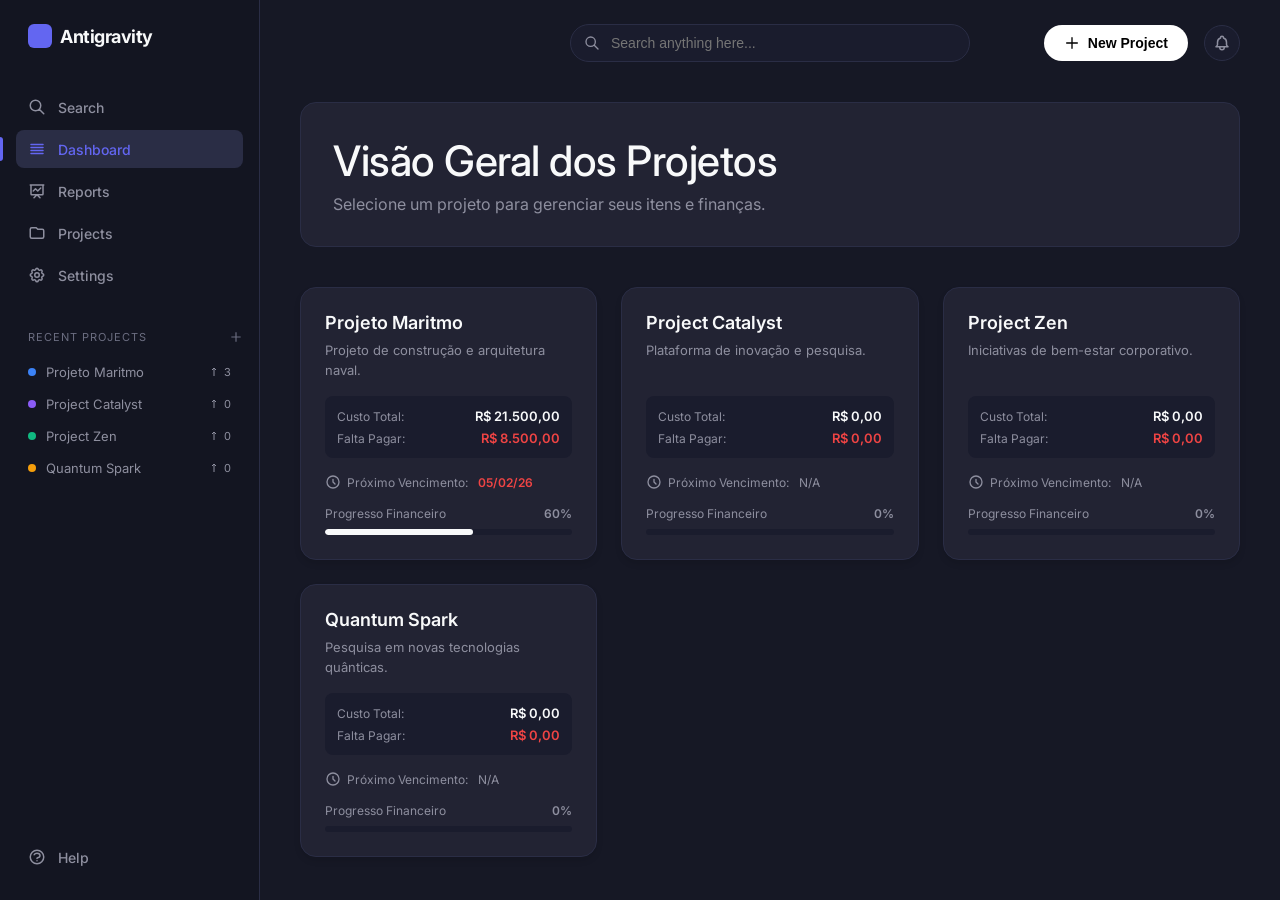
==== index.html @ 77c508cb "UI improvements and financial logic updates" ====
<!DOCTYPE html>
<html lang="pt-BR">
<head>
    <meta charset="UTF-8">
    <meta name="viewport" content="width=device-width, initial-scale=1.0">
    <title>Projetos - Dashboard</title>
    <link href="https://fonts.googleapis.com/css2?family=Inter:wght@400;500;600;700&display=swap" rel="stylesheet">
    <style>
        /* CSS resets and variables */
        :root {
            --bg-main: #131521;
            --bg-sidebar: #131521;
            --bg-card: #222333;
            --bg-input: #1a1c2d;
            --bg-hover: #1e2032;
            --text-primary: #f8f9fa;
            --text-secondary: #8e8f9f;
            --text-muted: #6b6d80;
            --accent-blue: #4f46e5;
            --border-color: #2a2d45;
            
            --font-family: 'Inter', sans-serif;
        }

        * {
            box-sizing: border-box;
            margin: 0;
            padding: 0;
        }

        body {
            font-family: var(--font-family);
            background-color: var(--bg-main);
            color: var(--text-primary);
            display: flex;
            height: 100vh;
            overflow: hidden;
        }

        /* Sidebar */
        .sidebar {
            width: 260px;
            background-color: var(--bg-sidebar);
            border-right: 1px solid var(--border-color);
            display: flex;
            flex-direction: column;
            padding: 24px 16px;
        }

        .menu-list {
            list-style: none;
            margin-bottom: 32px;
        }

        .menu-item {
            display: flex;
            align-items: center;
            padding: 10px 12px;
            margin-bottom: 4px;
            border-radius: 8px;
            color: var(--text-secondary);
            cursor: pointer;
            transition: all 0.2s ease;
            font-size: 14px;
            font-weight: 500;
            position: relative;
            text-decoration: none;
        }

        .menu-item:hover {
            background-color: var(--bg-hover);
            color: var(--text-primary);
        }

        .menu-item.active {
            background-color: var(--border-color);
            color: #6366f1;
        }

        .menu-item.active::before {
            content: '';
            position: absolute;
            left: -16px;
            height: 24px;
            width: 3px;
            background-color: #6366f1;
            border-radius: 0 4px 4px 0;
        }

        .menu-icon {
            margin-right: 12px;
            width: 18px;
            height: 18px;
            stroke: currentColor;
            stroke-width: 2;
            fill: none;
            stroke-linecap: round;
            stroke-linejoin: round;
        }

        .section-title {
            font-size: 11px;
            text-transform: uppercase;
            letter-spacing: 1px;
            color: var(--text-muted);
            margin-bottom: 12px;
            padding-left: 12px;
            display: flex;
            justify-content: space-between;
            align-items: center;
        }

        .project-list {
            list-style: none;
            flex-grow: 1;
            overflow-y: auto;
        }

        .project-item {
            display: flex;
            align-items: center;
            justify-content: space-between;
            padding: 8px 12px;
            border-radius: 8px;
            color: var(--text-secondary);
            cursor: pointer;
            font-size: 13px;
            transition: all 0.2s;
        }
        
        .project-item:hover {
            background-color: var(--bg-hover);
            color: var(--text-primary);
        }

        .project-color {
            width: 8px;
            height: 8px;
            border-radius: 50%;
            margin-right: 10px;
        }

        /* Main Content */
        .main-content {
            flex-grow: 1;
            display: flex;
            flex-direction: column;
            overflow-y: auto;
            padding: 24px 40px;
            background-color: #161825;
        }

        /* Top Bar */
        .top-bar {
            display: flex;
            justify-content: center;
            align-items: center;
            margin-bottom: 40px;
            position: relative;
        }

        .search-container {
            position: relative;
            width: 100%;
            max-width: 400px;
        }

        .search-input {
            width: 100%;
            background-color: var(--bg-input);
            border: 1px solid var(--border-color);
            color: var(--text-primary);
            padding: 10px 16px 10px 40px;
            border-radius: 20px;
            font-size: 14px;
            outline: none;
            transition: border-color 0.2s;
        }

        .search-input:focus {
            border-color: #6366f1;
        }

        .search-icon {
            position: absolute;
            left: 14px;
            top: 50%;
            transform: translateY(-50%);
            width: 16px;
            height: 16px;
            color: var(--text-secondary);
        }

        .top-actions {
            position: absolute;
            right: 0;
            display: flex;
            align-items: center;
            gap: 16px;
        }

        .btn-new-item {
            background-color: #ffffff;
            color: #000000;
            border: none;
            padding: 10px 20px;
            border-radius: 20px;
            font-weight: 600;
            font-size: 14px;
            cursor: pointer;
            display: flex;
            align-items: center;
            gap: 8px;
            transition: opacity 0.2s;
        }

        .btn-new-item:hover {
            opacity: 0.9;
        }

        .bell-icon {
            width: 36px;
            height: 36px;
            border-radius: 50%;
            background-color: var(--bg-input);
            display: flex;
            align-items: center;
            justify-content: center;
            cursor: pointer;
            border: 1px solid var(--border-color);
        }

        /* Hero / Header Area */
        .header-area {
            background-color: var(--bg-card);
            border-radius: 16px;
            padding: 32px;
            margin-bottom: 24px;
            border: 1px solid var(--border-color);
        }

        .project-title {
            font-size: 42px;
            font-weight: 500;
            margin-bottom: 8px;
            letter-spacing: -0.5px;
        }
        
        .project-subtitle {
            font-size: 16px;
            color: var(--text-secondary);
        }

        /* Cards Grid */
        .cards-grid {
            display: grid;
            grid-template-columns: repeat(auto-fill, minmax(280px, 1fr));
            gap: 24px;
            margin-top: 16px;
            margin-bottom: 40px;
        }

        /* New Card Styles with Proportional Layout */
        .card-wrapper {
            position: relative;
            display: flex;
            flex-direction: column;
        }

        .card-actions-hover {
            position: absolute;
            top: 0px;
            right: 16px;
            z-index: 1;
            display: flex;
            gap: 10px;
            transition: transform 0.3s cubic-bezier(0.175, 0.885, 0.32, 1.275), opacity 0.3s;
            transform: translateY(10px); /* Hidden behind card initially */
            opacity: 0;
            pointer-events: none; /* Disable click when hidden */
        }

        .card-wrapper:hover .card-actions-hover {
            transform: translateY(-20px); /* Move upwards to become visible */
            opacity: 1;
            pointer-events: all;
        }

        .action-btn-circle {
            width: 40px;
            height: 40px;
            border-radius: 50%;
            border: none;
            display: flex;
            align-items: center;
            justify-content: center;
            cursor: pointer;
            color: white;
            box-shadow: 0 4px 8px rgba(0,0,0,0.3);
            transition: transform 0.2s, background-color 0.2s;
        }

        .action-btn-circle:hover {
            transform: scale(1.1);
        }

        .action-btn-circle.edit-btn { background-color: #4f46e5; }
        .action-btn-circle.delete-btn { background-color: #ef4444; }

        .card {
            position: relative;
            z-index: 2; /* keep card above the resting buttons */
            background-color: var(--bg-card);
            border: 1px solid var(--border-color);
            border-radius: 16px;
            padding: 24px;
            display: flex;
            flex-direction: column;
            cursor: pointer;
            box-shadow: 0 4px 6px rgba(0,0,0,0.1);
            transition: transform 0.2s, box-shadow 0.2s;
            height: 100%;
            min-height: 240px;
        }

        .card:hover {
            transform: translateY(-4px);
            box-shadow: 0 12px 24px rgba(0,0,0,0.2);
            border-color: #3f425e;
        }

        .card-title-text {
            font-size: 18px;
            font-weight: 600;
            margin-bottom: 8px;
            color: var(--text-primary);
            white-space: nowrap;
            overflow: hidden;
            text-overflow: ellipsis;
        }

        .card-desc-text {
            font-size: 13px;
            color: var(--text-secondary);
            margin-bottom: 16px;
            line-height: 1.5;
            flex-grow: 1; /* Pushes the rest to the bottom */
            display: -webkit-box;
            -webkit-line-clamp: 2;
            -webkit-box-orient: vertical;
            overflow: hidden;
        }

        .card-financials {
            display: flex;
            flex-direction: column;
            gap: 6px;
            margin-bottom: 16px;
            background-color: var(--bg-input);
            padding: 12px;
            border-radius: 8px;
        }

        .financial-row {
            display: flex;
            justify-content: space-between;
            align-items: center;
        }
        
        .financial-label {
            font-size: 12px;
            color: var(--text-secondary);
        }
        
        .financial-value {
            font-size: 13px;
            font-weight: 600;
        }

        .card-deadline {
            display: flex;
            align-items: center;
            gap: 6px;
            font-size: 12px;
            color: var(--text-secondary);
            margin-bottom: 16px;
        }
        
        .deadline-highlight {
            color: #ef4444; /* red for closest deadline */
            font-weight: 600;
        }

        .card-progress-section {
            margin-top: auto;
        }

        .card-progress-header {
            display: flex;
            justify-content: space-between;
            font-size: 12px;
            color: var(--text-secondary);
            margin-bottom: 8px;
        }

        .card-progress-bar {
            height: 6px;
            background-color: var(--bg-input);
            border-radius: 3px;
            overflow: hidden;
        }
        
        .card-progress-fill {
            height: 100%;
            background-color: var(--text-primary);
            border-radius: 3px;
            transition: width 0.3s;
        }

        /* Modal */
        .modal-overlay {
            position: fixed;
            top: 0; left: 0; right: 0; bottom: 0;
            background-color: rgba(0,0,0,0.6);
            backdrop-filter: blur(4px);
            display: flex;
            align-items: center;
            justify-content: center;
            opacity: 0;
            pointer-events: none;
            transition: opacity 0.2s;
            z-index: 1000;
        }
        
        .modal-overlay.active {
            opacity: 1;
            pointer-events: all;
        }
        
        .modal-content {
            background-color: var(--bg-card);
            border: 1px solid var(--border-color);
            border-radius: 16px;
            padding: 32px;
            width: 100%;
            max-width: 480px;
            transform: translateY(20px);
            transition: transform 0.2s;
        }
        
        .modal-overlay.active .modal-content {
            transform: translateY(0);
        }
        
        .modal-title {
            font-size: 20px;
            margin-bottom: 24px;
        }
        
        .form-group {
            margin-bottom: 16px;
        }
        
        .form-group label {
            display: block;
            font-size: 13px;
            color: var(--text-secondary);
            margin-bottom: 8px;
        }
        
        .form-input {
            width: 100%;
            background-color: var(--bg-input);
            border: 1px solid var(--border-color);
            color: var(--text-primary);
            padding: 12px 16px;
            border-radius: 8px;
            font-size: 14px;
            outline: none;
        }
        
        .form-input:focus {
            border-color: #6366f1;
        }
        
        .modal-actions {
            display: flex;
            justify-content: flex-end;
            gap: 12px;
            margin-top: 32px;
        }
        
        .btn-secondary {
            background-color: transparent;
            color: var(--text-primary);
            border: 1px solid var(--border-color);
            padding: 10px 20px;
            border-radius: 8px;
            cursor: pointer;
            font-weight: 500;
        }
        
        .btn-primary {
            background-color: #6366f1;
            color: #ffffff;
            border: none;
            padding: 10px 20px;
            border-radius: 8px;
            cursor: pointer;
            font-weight: 500;
        }

        .empty-state {
            grid-column: span 4;
            text-align: center;
            padding: 40px;
            color: var(--text-secondary);
            background-color: var(--bg-card);
            border-radius: 16px;
            border: 1px dashed var(--border-color);
        }
    </style>
</head>
<body>

    <!-- Sidebar -->
    <aside class="sidebar">
        <div style="margin-bottom: 40px; padding: 0 12px;">
            <div style="display: flex; gap: 8px; align-items: center;">
                <div style="width: 24px; height: 24px; background: #6366f1; border-radius: 6px;"></div>
                <span style="font-weight: 700; font-size: 18px; letter-spacing: -0.5px;">Antigravity</span>
            </div>
        </div>

        <ul class="menu-list">
            <li class="menu-item">
                <svg class="menu-icon" viewBox="0 0 24 24"><path d="M21 21l-6-6m2-5a7 7 0 11-14 0 7 7 0 0114 0z"></path></svg>
                Search
            </li>
            <a href="index.html" class="menu-item active">
                <svg class="menu-icon" viewBox="0 0 24 24"><path d="M4 6h16M4 10h16M4 14h16M4 18h16"></path></svg>
                Dashboard
            </a>
            <li class="menu-item">
                <svg class="menu-icon" viewBox="0 0 24 24"><path d="M7 12l3-3 3 3 4-4M8 21l4-4 4 4M3 4h18M4 4h16v12a1 1 0 01-1 1H5a1 1 0 01-1-1V4z"></path></svg>
                Reports
            </li>
            <li class="menu-item">
                <svg class="menu-icon" viewBox="0 0 24 24"><path d="M3 7v10a2 2 0 002 2h14a2 2 0 002-2V9a2 2 0 00-2-2h-6l-2-2H5a2 2 0 00-2 2z"></path></svg>
                Projects
            </li>
            <li class="menu-item">
                <svg class="menu-icon" viewBox="0 0 24 24"><path d="M10.325 4.317c.426-1.756 2.924-1.756 3.35 0a1.724 1.724 0 002.573 1.066c1.543-.94 3.31.826 2.37 2.37a1.724 1.724 0 001.065 2.572c1.756.426 1.756 2.924 0 3.35a1.724 1.724 0 00-1.066 2.573c.94 1.543-.826 3.31-2.37 2.37a1.724 1.724 0 00-2.572 1.065c-.426 1.756-2.924 1.756-3.35 0a1.724 1.724 0 00-2.573-1.066c-1.543.94-3.31-.826-2.37-2.37a1.724 1.724 0 00-1.065-2.572c-1.756-.426-1.756-2.924 0-3.35a1.724 1.724 0 001.066-2.573c-.94-1.543.826-3.31 2.37-2.37.996.608 2.296.07 2.572-1.065z"></path><path d="M15 12a3 3 0 11-6 0 3 3 0 016 0z"></path></svg>
                Settings
            </li>
        </ul>

        <div class="section-title">
            RECENT PROJECTS
            <svg style="width: 14px; height: 14px; cursor: pointer; stroke: currentColor; stroke-width: 2; fill: none;" viewBox="0 0 24 24"><path d="M12 4v16m8-8H4"></path></svg>
        </div>
        
        <ul class="project-list" id="sidebarProjectList">
            <!-- Rendered by JS -->
        </ul>

        <div class="menu-item" style="margin-top: auto; margin-bottom: 0;">
            <svg class="menu-icon" viewBox="0 0 24 24"><path d="M8.228 9c.549-1.165 2.03-2 3.772-2 2.21 0 4 1.343 4 3 0 1.4-1.278 2.575-3.006 2.907-.542.104-.994.54-.994 1.093m0 3h.01M21 12a9 9 0 11-18 0 9 9 0 0118 0z"></path></svg>
            Help
        </div>
    </aside>

    <!-- Main -->
    <main class="main-content">
        <!-- Top bar -->
        <header class="top-bar">
            <div class="search-container">
                <svg class="search-icon" fill="none" stroke="currentColor" viewBox="0 0 24 24"><path stroke-linecap="round" stroke-linejoin="round" stroke-width="2" d="M21 21l-6-6m2-5a7 7 0 11-14 0 7 7 0 0114 0z"></path></svg>
                <input type="text" class="search-input" placeholder="Search anything here...">
            </div>
            
            <div class="top-actions">
                <button class="btn-new-item" onclick="openModal()">
                    <svg style="width: 16px; height: 16px;" fill="none" stroke="currentColor" viewBox="0 0 24 24"><path stroke-linecap="round" stroke-linejoin="round" stroke-width="2" d="M12 4v16m8-8H4"></path></svg>
                    New Project
                </button>
                <div class="bell-icon">
                    <svg style="width: 18px; height: 18px; color: var(--text-secondary);" fill="none" stroke="currentColor" viewBox="0 0 24 24"><path stroke-linecap="round" stroke-linejoin="round" stroke-width="2" d="M15 17h5l-1.405-1.405A2.032 2.032 0 0118 14.158V11a6.002 6.002 0 00-4-5.659V5a2 2 0 10-4 0v.341C7.67 6.165 6 8.388 6 11v3.159c0 .538-.214 1.055-.595 1.436L4 17h5m6 0v1a3 3 0 11-6 0v-1m6 0H9"></path></svg>
                </div>
            </div>
        </header>

        <!-- Header area -->
        <div class="header-area">
            <h1 class="project-title">Visão Geral dos Projetos</h1>
            <p class="project-subtitle">Selecione um projeto para gerenciar seus itens e finanças.</p>
        </div>

        <!-- Cards Grid -->
        <div class="cards-grid" id="cardsContainer">
            <!-- Cards will be rendered here by JS -->
        </div>

    </main>

    <!-- Modal for New Project -->
    <div class="modal-overlay" id="newItemModal">
        <div class="modal-content">
            <h2 class="modal-title" id="modalTitle">Create New Project</h2>
            <form id="projectForm">
                <input type="hidden" id="p_id" value="">
                <div class="form-group">
                    <label>Project Name</label>
                    <input type="text" id="p_name" class="form-input" required placeholder="e.g. Construção Setor Sul">
                </div>
                <div class="form-group">
                    <label>Description</label>
                    <textarea id="p_desc" class="form-input" rows="4" required placeholder="Project details..."></textarea>
                </div>
                <div class="modal-actions">
                    <button type="button" class="btn-secondary" onclick="closeModal()">Cancel</button>
                    <button type="submit" class="btn-primary">Save Project</button>
                </div>
            </form>
        </div>
    </div>

    <script>
        // Data Migration / Initialization
        let projects_data = JSON.parse(localStorage.getItem('projects_data'));
        let items_data = JSON.parse(localStorage.getItem('items_data'));

        if (!projects_data || projects_data.length === 0) {
            projects_data = [
                { id: 1, name: "Projeto Maritmo", description: "Projeto de construção e arquitetura naval." },
                { id: 2, name: "Project Catalyst", description: "Plataforma de inovação e pesquisa." },
                { id: 3, name: "Project Zen", description: "Iniciativas de bem-estar corporativo." },
                { id: 4, name: "Quantum Spark", description: "Pesquisa em novas tecnologias quânticas." }
            ];
            localStorage.setItem('projects_data', JSON.stringify(projects_data));
        }

        // Migrate items_data to new format (valor, valorPago, paymentMethod, observacoes) if needed
        if (!items_data || items_data.length === 0 || items_data[0].budget !== undefined) {
            items_data = [
                { id: 1, projectId: 1, name: "Fundação", observacoes: "Compra de cimento e ferro", valor: 11500, valorPago: 5000, deadline: "2026-02-05", badge: "Material", paymentMethod: "Transferência" },
                { id: 2, projectId: 1, name: "Caminhão Pipa", observacoes: "Aluguel de caminhão pipa para obra", valor: 2000, valorPago: 0, deadline: "2026-02-10", badge: "Transporte", paymentMethod: "Boleto" },
                { id: 3, projectId: 1, name: "Pedreiros", observacoes: "Pagamento equipe base", valor: 8000, valorPago: 8000, deadline: "2026-02-01", badge: "Mão de Obra", paymentMethod: "PIX" }
            ];
            localStorage.setItem('items_data', JSON.stringify(items_data));
        }

        // Utilities
        const formatMoney = (val) => "R$ " + Number(val).toLocaleString('pt-BR', { minimumFractionDigits: 2, maximumFractionDigits: 2 });
        const formatDateBR = (dateString) => {
            if(!dateString) return "N/A";
            const parts = dateString.split('-');
            if(parts.length === 3) {
                return `${parts[2]}/${parts[1]}/${parts[0].slice(2)}`; // dd/mm/yy
            }
            return dateString;
        };

        function saveProjects() {
            localStorage.setItem('projects_data', JSON.stringify(projects_data));
            renderSidebar();
            renderCards();
        }

        function getProjectStats(projectId) {
            const pItems = items_data.filter(i => i.projectId === projectId);
            let totalValue = 0;
            let paidValue = 0;
            let closestDeadline = Infinity;
            let unpaidItemName = "Sem pendências";

            pItems.forEach(item => {
                const val = parseFloat(item.valor) || 0;
                const paid = parseFloat(item.valorPago) || 0;
                
                totalValue += val;
                paidValue += paid;

                // Any item not fully paid is considered pending/partial for deadline calculation
                if (paid < val) {
                    const itemDeadline = new Date(item.deadline).getTime();
                    if (itemDeadline < closestDeadline) {
                        closestDeadline = itemDeadline;
                        unpaidItemName = formatDateBR(item.deadline);
                    }
                }
            });

            const progress = totalValue === 0 ? 0 : Math.round((paidValue / totalValue) * 100);
            const devendo = totalValue - paidValue;
            
            return {
                progress,
                totalValue,
                devendo,
                closestDeadline,
                unpaidItemName: closestDeadline === Infinity ? "N/A" : unpaidItemName,
                isUrgent: closestDeadline !== Infinity && (closestDeadline - Date.now() < 7 * 24 * 60 * 60 * 1000) // less than 7 days
            };
        }

        function renderSidebar() {
            const projectsWithStats = projects_data.map(p => ({ ...p, stats: getProjectStats(p.id) }));
            projectsWithStats.sort((a, b) => a.stats.closestDeadline - b.stats.closestDeadline);
            
            const sidebarList = document.getElementById('sidebarProjectList');
            sidebarList.innerHTML = '';
            
            const colors = ['#3b82f6', '#8b5cf6', '#10b981', '#f59e0b', '#ef4444'];
            
            projectsWithStats.forEach((p, index) => {
                const pItemsCount = items_data.filter(i => i.projectId === p.id).length;
                const color = colors[index % colors.length];
                
                sidebarList.insertAdjacentHTML('beforeend', `
                    <li class="project-item" onclick="window.location.href='project.html?id=${p.id}'">
                        <div style="display: flex; align-items: center; white-space: nowrap; overflow: hidden; text-overflow: ellipsis; max-width: 170px;">
                            <div class="project-color" style="background-color: ${color}; flex-shrink: 0;"></div>
                            ${p.name}
                        </div>
                        <span style="font-size: 11px; display: flex; align-items: center; gap: 4px; flex-shrink: 0;">
                            <svg style="width: 12px; height: 12px;" viewBox="0 0 24 24" fill="none" stroke="currentColor" stroke-width="2"><path d="M12 4v16m0-16l-4 4m4-4l4 4"></path></svg>
                            ${pItemsCount}
                        </span>
                    </li>
                `);
            });
        }

        function renderCards() {
            const container = document.getElementById('cardsContainer');
            container.innerHTML = '';

            if (projects_data.length === 0) {
                container.innerHTML = `<div class="empty-state">No projects found. Click "New Project" to create one.</div>`;
                return;
            }

            const projectsWithStats = projects_data.map(p => ({ ...p, stats: getProjectStats(p.id) }));
            projectsWithStats.sort((a, b) => a.stats.closestDeadline - b.stats.closestDeadline);

            projectsWithStats.forEach(p => {
                const cardHTML = `
                    <div class="card-wrapper">
                        <!-- Botões Flutuantes Animados (Atrás do Card) -->
                        <div class="card-actions-hover">
                            <button class="action-btn-circle edit-btn" onclick="editProject(${p.id})" title="Editar Projeto">
                                <svg style="width: 16px; height: 16px;" fill="none" stroke="currentColor" viewBox="0 0 24 24"><path stroke-linecap="round" stroke-linejoin="round" stroke-width="2" d="M15.232 5.232l3.536 3.536m-2.036-5.036a2.5 2.5 0 113.536 3.536L6.5 21.036H3v-3.572L16.732 3.732z"></path></svg>
                            </button>
                            <button class="action-btn-circle delete-btn" onclick="deleteProject(${p.id})" title="Excluir Projeto">
                                <svg style="width: 18px; height: 18px;" fill="none" stroke="currentColor" viewBox="0 0 24 24"><path stroke-linecap="round" stroke-linejoin="round" stroke-width="2" d="M6 18L18 6M6 6l12 12"></path></svg>
                            </button>
                        </div>

                        <!-- Card Principal -->
                        <div class="card" onclick="window.location.href='project.html?id=${p.id}'">
                            <h3 class="card-title-text">${p.name}</h3>
                            <p class="card-desc-text">${p.description}</p>
                            
                            <div class="card-financials">
                                <div class="financial-row">
                                    <span class="financial-label">Custo Total:</span>
                                    <span class="financial-value" style="color: var(--text-primary);">${formatMoney(p.stats.totalValue)}</span>
                                </div>
                                <div class="financial-row">
                                    <span class="financial-label">Falta Pagar:</span>
                                    <span class="financial-value" style="color: #ef4444;">${formatMoney(p.stats.devendo)}</span>
                                </div>
                            </div>
                            
                            <div class="card-deadline">
                                <svg style="width: 16px; height: 16px;" fill="none" stroke="currentColor" viewBox="0 0 24 24"><path stroke-linecap="round" stroke-linejoin="round" stroke-width="2" d="M12 8v4l3 3m6-3a9 9 0 11-18 0 9 9 0 0118 0z"></path></svg>
                                Próximo Vencimento: 
                                <span class="${p.stats.isUrgent ? 'deadline-highlight' : ''}" style="margin-left:4px;">
                                    ${p.stats.unpaidItemName}
                                </span>
                            </div>

                            <div class="card-progress-section">
                                <div class="card-progress-header">
                                    <span>Progresso Financeiro</span>
                                    <span style="font-weight: 600;">${p.stats.progress}%</span>
                                </div>
                                <div class="card-progress-bar">
                                    <div class="card-progress-fill" style="width: ${p.stats.progress}%;"></div>
                                </div>
                            </div>
                        </div>
                    </div>
                `;
                container.insertAdjacentHTML('beforeend', cardHTML);
            });
        }

        // Modal Functions
        const modal = document.getElementById('newItemModal');
        const form = document.getElementById('projectForm');

        function openModal() {
            document.getElementById('modalTitle').innerText = "Create New Project";
            document.getElementById('p_id').value = "";
            modal.classList.add('active');
        }

        function closeModal() {
            modal.classList.remove('active');
            form.reset();
        }

        function editProject(id) {
            const p = projects_data.find(proj => proj.id === id);
            if (p) {
                document.getElementById('modalTitle').innerText = "Edit Project";
                document.getElementById('p_id').value = p.id;
                document.getElementById('p_name').value = p.name;
                document.getElementById('p_desc').value = p.description;
                modal.classList.add('active');
            }
        }

        form.addEventListener('submit', (e) => {
            e.preventDefault();
            
            const pId = document.getElementById('p_id').value;
            
            if (pId) {
                // Edit existing
                const pIndex = projects_data.findIndex(p => p.id === parseInt(pId));
                if(pIndex > -1) {
                    projects_data[pIndex].name = document.getElementById('p_name').value;
                    projects_data[pIndex].description = document.getElementById('p_desc').value;
                }
            } else {
                // Create new
                const newProject = {
                    id: Date.now(),
                    name: document.getElementById('p_name').value,
                    description: document.getElementById('p_desc').value
                };
                projects_data.push(newProject);
            }

            saveProjects();
            closeModal();
        });

        function deleteProject(id) {
            if(confirm("Deseja realmente excluir este projeto e todos os seus itens?")) {
                projects_data = projects_data.filter(p => p.id !== id);
                items_data = items_data.filter(i => i.projectId !== id);
                localStorage.setItem('items_data', JSON.stringify(items_data));
                saveProjects();
            }
        }

        // Initial Render
        renderSidebar();
        renderCards();

    </script>
</body>
</html>
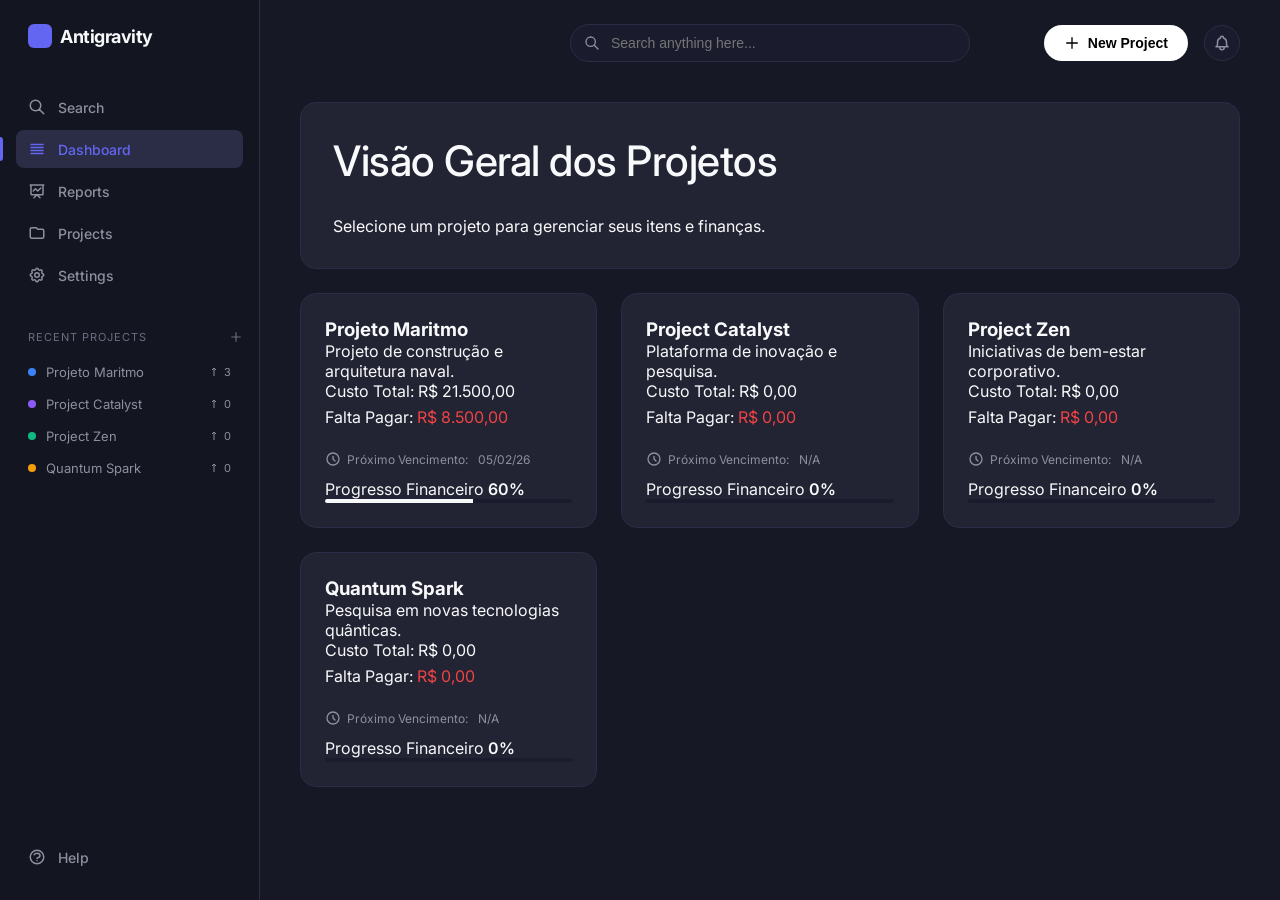
==== commit 3e6bef72: "correçao de bugs minima" ====
--- a/index.html
+++ b/index.html
@@ -5,521 +5,7 @@
     <meta name="viewport" content="width=device-width, initial-scale=1.0">
     <title>Projetos - Dashboard</title>
     <link href="https://fonts.googleapis.com/css2?family=Inter:wght@400;500;600;700&display=swap" rel="stylesheet">
-    <style>
-        /* CSS resets and variables */
-        :root {
-            --bg-main: #131521;
-            --bg-sidebar: #131521;
-            --bg-card: #222333;
-            --bg-input: #1a1c2d;
-            --bg-hover: #1e2032;
-            --text-primary: #f8f9fa;
-            --text-secondary: #8e8f9f;
-            --text-muted: #6b6d80;
-            --accent-blue: #4f46e5;
-            --border-color: #2a2d45;
-            
-            --font-family: 'Inter', sans-serif;
-        }
-
-        * {
-            box-sizing: border-box;
-            margin: 0;
-            padding: 0;
-        }
-
-        body {
-            font-family: var(--font-family);
-            background-color: var(--bg-main);
-            color: var(--text-primary);
-            display: flex;
-            height: 100vh;
-            overflow: hidden;
-        }
-
-        /* Sidebar */
-        .sidebar {
-            width: 260px;
-            background-color: var(--bg-sidebar);
-            border-right: 1px solid var(--border-color);
-            display: flex;
-            flex-direction: column;
-            padding: 24px 16px;
-        }
-
-        .menu-list {
-            list-style: none;
-            margin-bottom: 32px;
-        }
-
-        .menu-item {
-            display: flex;
-            align-items: center;
-            padding: 10px 12px;
-            margin-bottom: 4px;
-            border-radius: 8px;
-            color: var(--text-secondary);
-            cursor: pointer;
-            transition: all 0.2s ease;
-            font-size: 14px;
-            font-weight: 500;
-            position: relative;
-            text-decoration: none;
-        }
-
-        .menu-item:hover {
-            background-color: var(--bg-hover);
-            color: var(--text-primary);
-        }
-
-        .menu-item.active {
-            background-color: var(--border-color);
-            color: #6366f1;
-        }
-
-        .menu-item.active::before {
-            content: '';
-            position: absolute;
-            left: -16px;
-            height: 24px;
-            width: 3px;
-            background-color: #6366f1;
-            border-radius: 0 4px 4px 0;
-        }
-
-        .menu-icon {
-            margin-right: 12px;
-            width: 18px;
-            height: 18px;
-            stroke: currentColor;
-            stroke-width: 2;
-            fill: none;
-            stroke-linecap: round;
-            stroke-linejoin: round;
-        }
-
-        .section-title {
-            font-size: 11px;
-            text-transform: uppercase;
-            letter-spacing: 1px;
-            color: var(--text-muted);
-            margin-bottom: 12px;
-            padding-left: 12px;
-            display: flex;
-            justify-content: space-between;
-            align-items: center;
-        }
-
-        .project-list {
-            list-style: none;
-            flex-grow: 1;
-            overflow-y: auto;
-        }
-
-        .project-item {
-            display: flex;
-            align-items: center;
-            justify-content: space-between;
-            padding: 8px 12px;
-            border-radius: 8px;
-            color: var(--text-secondary);
-            cursor: pointer;
-            font-size: 13px;
-            transition: all 0.2s;
-        }
-        
-        .project-item:hover {
-            background-color: var(--bg-hover);
-            color: var(--text-primary);
-        }
-
-        .project-color {
-            width: 8px;
-            height: 8px;
-            border-radius: 50%;
-            margin-right: 10px;
-        }
-
-        /* Main Content */
-        .main-content {
-            flex-grow: 1;
-            display: flex;
-            flex-direction: column;
-            overflow-y: auto;
-            padding: 24px 40px;
-            background-color: #161825;
-        }
-
-        /* Top Bar */
-        .top-bar {
-            display: flex;
-            justify-content: center;
-            align-items: center;
-            margin-bottom: 40px;
-            position: relative;
-        }
-
-        .search-container {
-            position: relative;
-            width: 100%;
-            max-width: 400px;
-        }
-
-        .search-input {
-            width: 100%;
-            background-color: var(--bg-input);
-            border: 1px solid var(--border-color);
-            color: var(--text-primary);
-            padding: 10px 16px 10px 40px;
-            border-radius: 20px;
-            font-size: 14px;
-            outline: none;
-            transition: border-color 0.2s;
-        }
-
-        .search-input:focus {
-            border-color: #6366f1;
-        }
-
-        .search-icon {
-            position: absolute;
-            left: 14px;
-            top: 50%;
-            transform: translateY(-50%);
-            width: 16px;
-            height: 16px;
-            color: var(--text-secondary);
-        }
-
-        .top-actions {
-            position: absolute;
-            right: 0;
-            display: flex;
-            align-items: center;
-            gap: 16px;
-        }
-
-        .btn-new-item {
-            background-color: #ffffff;
-            color: #000000;
-            border: none;
-            padding: 10px 20px;
-            border-radius: 20px;
-            font-weight: 600;
-            font-size: 14px;
-            cursor: pointer;
-            display: flex;
-            align-items: center;
-            gap: 8px;
-            transition: opacity 0.2s;
-        }
-
-        .btn-new-item:hover {
-            opacity: 0.9;
-        }
-
-        .bell-icon {
-            width: 36px;
-            height: 36px;
-            border-radius: 50%;
-            background-color: var(--bg-input);
-            display: flex;
-            align-items: center;
-            justify-content: center;
-            cursor: pointer;
-            border: 1px solid var(--border-color);
-        }
-
-        /* Hero / Header Area */
-        .header-area {
-            background-color: var(--bg-card);
-            border-radius: 16px;
-            padding: 32px;
-            margin-bottom: 24px;
-            border: 1px solid var(--border-color);
-        }
-
-        .project-title {
-            font-size: 42px;
-            font-weight: 500;
-            margin-bottom: 8px;
-            letter-spacing: -0.5px;
-        }
-        
-        .project-subtitle {
-            font-size: 16px;
-            color: var(--text-secondary);
-        }
-
-        /* Cards Grid */
-        .cards-grid {
-            display: grid;
-            grid-template-columns: repeat(auto-fill, minmax(280px, 1fr));
-            gap: 24px;
-            margin-top: 16px;
-            margin-bottom: 40px;
-        }
-
-        /* New Card Styles with Proportional Layout */
-        .card-wrapper {
-            position: relative;
-            display: flex;
-            flex-direction: column;
-        }
-
-        .card-actions-hover {
-            position: absolute;
-            top: 0px;
-            right: 16px;
-            z-index: 1;
-            display: flex;
-            gap: 10px;
-            transition: transform 0.3s cubic-bezier(0.175, 0.885, 0.32, 1.275), opacity 0.3s;
-            transform: translateY(10px); /* Hidden behind card initially */
-            opacity: 0;
-            pointer-events: none; /* Disable click when hidden */
-        }
-
-        .card-wrapper:hover .card-actions-hover {
-            transform: translateY(-20px); /* Move upwards to become visible */
-            opacity: 1;
-            pointer-events: all;
-        }
-
-        .action-btn-circle {
-            width: 40px;
-            height: 40px;
-            border-radius: 50%;
-            border: none;
-            display: flex;
-            align-items: center;
-            justify-content: center;
-            cursor: pointer;
-            color: white;
-            box-shadow: 0 4px 8px rgba(0,0,0,0.3);
-            transition: transform 0.2s, background-color 0.2s;
-        }
-
-        .action-btn-circle:hover {
-            transform: scale(1.1);
-        }
-
-        .action-btn-circle.edit-btn { background-color: #4f46e5; }
-        .action-btn-circle.delete-btn { background-color: #ef4444; }
-
-        .card {
-            position: relative;
-            z-index: 2; /* keep card above the resting buttons */
-            background-color: var(--bg-card);
-            border: 1px solid var(--border-color);
-            border-radius: 16px;
-            padding: 24px;
-            display: flex;
-            flex-direction: column;
-            cursor: pointer;
-            box-shadow: 0 4px 6px rgba(0,0,0,0.1);
-            transition: transform 0.2s, box-shadow 0.2s;
-            height: 100%;
-            min-height: 240px;
-        }
-
-        .card:hover {
-            transform: translateY(-4px);
-            box-shadow: 0 12px 24px rgba(0,0,0,0.2);
-            border-color: #3f425e;
-        }
-
-        .card-title-text {
-            font-size: 18px;
-            font-weight: 600;
-            margin-bottom: 8px;
-            color: var(--text-primary);
-            white-space: nowrap;
-            overflow: hidden;
-            text-overflow: ellipsis;
-        }
-
-        .card-desc-text {
-            font-size: 13px;
-            color: var(--text-secondary);
-            margin-bottom: 16px;
-            line-height: 1.5;
-            flex-grow: 1; /* Pushes the rest to the bottom */
-            display: -webkit-box;
-            -webkit-line-clamp: 2;
-            -webkit-box-orient: vertical;
-            overflow: hidden;
-        }
-
-        .card-financials {
-            display: flex;
-            flex-direction: column;
-            gap: 6px;
-            margin-bottom: 16px;
-            background-color: var(--bg-input);
-            padding: 12px;
-            border-radius: 8px;
-        }
-
-        .financial-row {
-            display: flex;
-            justify-content: space-between;
-            align-items: center;
-        }
-        
-        .financial-label {
-            font-size: 12px;
-            color: var(--text-secondary);
-        }
-        
-        .financial-value {
-            font-size: 13px;
-            font-weight: 600;
-        }
-
-        .card-deadline {
-            display: flex;
-            align-items: center;
-            gap: 6px;
-            font-size: 12px;
-            color: var(--text-secondary);
-            margin-bottom: 16px;
-        }
-        
-        .deadline-highlight {
-            color: #ef4444; /* red for closest deadline */
-            font-weight: 600;
-        }
-
-        .card-progress-section {
-            margin-top: auto;
-        }
-
-        .card-progress-header {
-            display: flex;
-            justify-content: space-between;
-            font-size: 12px;
-            color: var(--text-secondary);
-            margin-bottom: 8px;
-        }
-
-        .card-progress-bar {
-            height: 6px;
-            background-color: var(--bg-input);
-            border-radius: 3px;
-            overflow: hidden;
-        }
-        
-        .card-progress-fill {
-            height: 100%;
-            background-color: var(--text-primary);
-            border-radius: 3px;
-            transition: width 0.3s;
-        }
-
-        /* Modal */
-        .modal-overlay {
-            position: fixed;
-            top: 0; left: 0; right: 0; bottom: 0;
-            background-color: rgba(0,0,0,0.6);
-            backdrop-filter: blur(4px);
-            display: flex;
-            align-items: center;
-            justify-content: center;
-            opacity: 0;
-            pointer-events: none;
-            transition: opacity 0.2s;
-            z-index: 1000;
-        }
-        
-        .modal-overlay.active {
-            opacity: 1;
-            pointer-events: all;
-        }
-        
-        .modal-content {
-            background-color: var(--bg-card);
-            border: 1px solid var(--border-color);
-            border-radius: 16px;
-            padding: 32px;
-            width: 100%;
-            max-width: 480px;
-            transform: translateY(20px);
-            transition: transform 0.2s;
-        }
-        
-        .modal-overlay.active .modal-content {
-            transform: translateY(0);
-        }
-        
-        .modal-title {
-            font-size: 20px;
-            margin-bottom: 24px;
-        }
-        
-        .form-group {
-            margin-bottom: 16px;
-        }
-        
-        .form-group label {
-            display: block;
-            font-size: 13px;
-            color: var(--text-secondary);
-            margin-bottom: 8px;
-        }
-        
-        .form-input {
-            width: 100%;
-            background-color: var(--bg-input);
-            border: 1px solid var(--border-color);
-            color: var(--text-primary);
-            padding: 12px 16px;
-            border-radius: 8px;
-            font-size: 14px;
-            outline: none;
-        }
-        
-        .form-input:focus {
-            border-color: #6366f1;
-        }
-        
-        .modal-actions {
-            display: flex;
-            justify-content: flex-end;
-            gap: 12px;
-            margin-top: 32px;
-        }
-        
-        .btn-secondary {
-            background-color: transparent;
-            color: var(--text-primary);
-            border: 1px solid var(--border-color);
-            padding: 10px 20px;
-            border-radius: 8px;
-            cursor: pointer;
-            font-weight: 500;
-        }
-        
-        .btn-primary {
-            background-color: #6366f1;
-            color: #ffffff;
-            border: none;
-            padding: 10px 20px;
-            border-radius: 8px;
-            cursor: pointer;
-            font-weight: 500;
-        }
-
-        .empty-state {
-            grid-column: span 4;
-            text-align: center;
-            padding: 40px;
-            color: var(--text-secondary);
-            background-color: var(--bg-card);
-            border-radius: 16px;
-            border: 1px dashed var(--border-color);
-        }
-    </style>
+    <link rel="stylesheet" href="css/style.css">
 </head>
 <body>
 
@@ -625,243 +111,6 @@
         </div>
     </div>
 
-    <script>
-        // Data Migration / Initialization
-        let projects_data = JSON.parse(localStorage.getItem('projects_data'));
-        let items_data = JSON.parse(localStorage.getItem('items_data'));
-
-        if (!projects_data || projects_data.length === 0) {
-            projects_data = [
-                { id: 1, name: "Projeto Maritmo", description: "Projeto de construção e arquitetura naval." },
-                { id: 2, name: "Project Catalyst", description: "Plataforma de inovação e pesquisa." },
-                { id: 3, name: "Project Zen", description: "Iniciativas de bem-estar corporativo." },
-                { id: 4, name: "Quantum Spark", description: "Pesquisa em novas tecnologias quânticas." }
-            ];
-            localStorage.setItem('projects_data', JSON.stringify(projects_data));
-        }
-
-        // Migrate items_data to new format (valor, valorPago, paymentMethod, observacoes) if needed
-        if (!items_data || items_data.length === 0 || items_data[0].budget !== undefined) {
-            items_data = [
-                { id: 1, projectId: 1, name: "Fundação", observacoes: "Compra de cimento e ferro", valor: 11500, valorPago: 5000, deadline: "2026-02-05", badge: "Material", paymentMethod: "Transferência" },
-                { id: 2, projectId: 1, name: "Caminhão Pipa", observacoes: "Aluguel de caminhão pipa para obra", valor: 2000, valorPago: 0, deadline: "2026-02-10", badge: "Transporte", paymentMethod: "Boleto" },
-                { id: 3, projectId: 1, name: "Pedreiros", observacoes: "Pagamento equipe base", valor: 8000, valorPago: 8000, deadline: "2026-02-01", badge: "Mão de Obra", paymentMethod: "PIX" }
-            ];
-            localStorage.setItem('items_data', JSON.stringify(items_data));
-        }
-
-        // Utilities
-        const formatMoney = (val) => "R$ " + Number(val).toLocaleString('pt-BR', { minimumFractionDigits: 2, maximumFractionDigits: 2 });
-        const formatDateBR = (dateString) => {
-            if(!dateString) return "N/A";
-            const parts = dateString.split('-');
-            if(parts.length === 3) {
-                return `${parts[2]}/${parts[1]}/${parts[0].slice(2)}`; // dd/mm/yy
-            }
-            return dateString;
-        };
-
-        function saveProjects() {
-            localStorage.setItem('projects_data', JSON.stringify(projects_data));
-            renderSidebar();
-            renderCards();
-        }
-
-        function getProjectStats(projectId) {
-            const pItems = items_data.filter(i => i.projectId === projectId);
-            let totalValue = 0;
-            let paidValue = 0;
-            let closestDeadline = Infinity;
-            let unpaidItemName = "Sem pendências";
-
-            pItems.forEach(item => {
-                const val = parseFloat(item.valor) || 0;
-                const paid = parseFloat(item.valorPago) || 0;
-                
-                totalValue += val;
-                paidValue += paid;
-
-                // Any item not fully paid is considered pending/partial for deadline calculation
-                if (paid < val) {
-                    const itemDeadline = new Date(item.deadline).getTime();
-                    if (itemDeadline < closestDeadline) {
-                        closestDeadline = itemDeadline;
-                        unpaidItemName = formatDateBR(item.deadline);
-                    }
-                }
-            });
-
-            const progress = totalValue === 0 ? 0 : Math.round((paidValue / totalValue) * 100);
-            const devendo = totalValue - paidValue;
-            
-            return {
-                progress,
-                totalValue,
-                devendo,
-                closestDeadline,
-                unpaidItemName: closestDeadline === Infinity ? "N/A" : unpaidItemName,
-                isUrgent: closestDeadline !== Infinity && (closestDeadline - Date.now() < 7 * 24 * 60 * 60 * 1000) // less than 7 days
-            };
-        }
-
-        function renderSidebar() {
-            const projectsWithStats = projects_data.map(p => ({ ...p, stats: getProjectStats(p.id) }));
-            projectsWithStats.sort((a, b) => a.stats.closestDeadline - b.stats.closestDeadline);
-            
-            const sidebarList = document.getElementById('sidebarProjectList');
-            sidebarList.innerHTML = '';
-            
-            const colors = ['#3b82f6', '#8b5cf6', '#10b981', '#f59e0b', '#ef4444'];
-            
-            projectsWithStats.forEach((p, index) => {
-                const pItemsCount = items_data.filter(i => i.projectId === p.id).length;
-                const color = colors[index % colors.length];
-                
-                sidebarList.insertAdjacentHTML('beforeend', `
-                    <li class="project-item" onclick="window.location.href='project.html?id=${p.id}'">
-                        <div style="display: flex; align-items: center; white-space: nowrap; overflow: hidden; text-overflow: ellipsis; max-width: 170px;">
-                            <div class="project-color" style="background-color: ${color}; flex-shrink: 0;"></div>
-                            ${p.name}
-                        </div>
-                        <span style="font-size: 11px; display: flex; align-items: center; gap: 4px; flex-shrink: 0;">
-                            <svg style="width: 12px; height: 12px;" viewBox="0 0 24 24" fill="none" stroke="currentColor" stroke-width="2"><path d="M12 4v16m0-16l-4 4m4-4l4 4"></path></svg>
-                            ${pItemsCount}
-                        </span>
-                    </li>
-                `);
-            });
-        }
-
-        function renderCards() {
-            const container = document.getElementById('cardsContainer');
-            container.innerHTML = '';
-
-            if (projects_data.length === 0) {
-                container.innerHTML = `<div class="empty-state">No projects found. Click "New Project" to create one.</div>`;
-                return;
-            }
-
-            const projectsWithStats = projects_data.map(p => ({ ...p, stats: getProjectStats(p.id) }));
-            projectsWithStats.sort((a, b) => a.stats.closestDeadline - b.stats.closestDeadline);
-
-            projectsWithStats.forEach(p => {
-                const cardHTML = `
-                    <div class="card-wrapper">
-                        <!-- Botões Flutuantes Animados (Atrás do Card) -->
-                        <div class="card-actions-hover">
-                            <button class="action-btn-circle edit-btn" onclick="editProject(${p.id})" title="Editar Projeto">
-                                <svg style="width: 16px; height: 16px;" fill="none" stroke="currentColor" viewBox="0 0 24 24"><path stroke-linecap="round" stroke-linejoin="round" stroke-width="2" d="M15.232 5.232l3.536 3.536m-2.036-5.036a2.5 2.5 0 113.536 3.536L6.5 21.036H3v-3.572L16.732 3.732z"></path></svg>
-                            </button>
-                            <button class="action-btn-circle delete-btn" onclick="deleteProject(${p.id})" title="Excluir Projeto">
-                                <svg style="width: 18px; height: 18px;" fill="none" stroke="currentColor" viewBox="0 0 24 24"><path stroke-linecap="round" stroke-linejoin="round" stroke-width="2" d="M6 18L18 6M6 6l12 12"></path></svg>
-                            </button>
-                        </div>
-
-                        <!-- Card Principal -->
-                        <div class="card" onclick="window.location.href='project.html?id=${p.id}'">
-                            <h3 class="card-title-text">${p.name}</h3>
-                            <p class="card-desc-text">${p.description}</p>
-                            
-                            <div class="card-financials">
-                                <div class="financial-row">
-                                    <span class="financial-label">Custo Total:</span>
-                                    <span class="financial-value" style="color: var(--text-primary);">${formatMoney(p.stats.totalValue)}</span>
-                                </div>
-                                <div class="financial-row">
-                                    <span class="financial-label">Falta Pagar:</span>
-                                    <span class="financial-value" style="color: #ef4444;">${formatMoney(p.stats.devendo)}</span>
-                                </div>
-                            </div>
-                            
-                            <div class="card-deadline">
-                                <svg style="width: 16px; height: 16px;" fill="none" stroke="currentColor" viewBox="0 0 24 24"><path stroke-linecap="round" stroke-linejoin="round" stroke-width="2" d="M12 8v4l3 3m6-3a9 9 0 11-18 0 9 9 0 0118 0z"></path></svg>
-                                Próximo Vencimento: 
-                                <span class="${p.stats.isUrgent ? 'deadline-highlight' : ''}" style="margin-left:4px;">
-                                    ${p.stats.unpaidItemName}
-                                </span>
-                            </div>
-
-                            <div class="card-progress-section">
-                                <div class="card-progress-header">
-                                    <span>Progresso Financeiro</span>
-                                    <span style="font-weight: 600;">${p.stats.progress}%</span>
-                                </div>
-                                <div class="card-progress-bar">
-                                    <div class="card-progress-fill" style="width: ${p.stats.progress}%;"></div>
-                                </div>
-                            </div>
-                        </div>
-                    </div>
-                `;
-                container.insertAdjacentHTML('beforeend', cardHTML);
-            });
-        }
-
-        // Modal Functions
-        const modal = document.getElementById('newItemModal');
-        const form = document.getElementById('projectForm');
-
-        function openModal() {
-            document.getElementById('modalTitle').innerText = "Create New Project";
-            document.getElementById('p_id').value = "";
-            modal.classList.add('active');
-        }
-
-        function closeModal() {
-            modal.classList.remove('active');
-            form.reset();
-        }
-
-        function editProject(id) {
-            const p = projects_data.find(proj => proj.id === id);
-            if (p) {
-                document.getElementById('modalTitle').innerText = "Edit Project";
-                document.getElementById('p_id').value = p.id;
-                document.getElementById('p_name').value = p.name;
-                document.getElementById('p_desc').value = p.description;
-                modal.classList.add('active');
-            }
-        }
-
-        form.addEventListener('submit', (e) => {
-            e.preventDefault();
-            
-            const pId = document.getElementById('p_id').value;
-            
-            if (pId) {
-                // Edit existing
-                const pIndex = projects_data.findIndex(p => p.id === parseInt(pId));
-                if(pIndex > -1) {
-                    projects_data[pIndex].name = document.getElementById('p_name').value;
-                    projects_data[pIndex].description = document.getElementById('p_desc').value;
-                }
-            } else {
-                // Create new
-                const newProject = {
-                    id: Date.now(),
-                    name: document.getElementById('p_name').value,
-                    description: document.getElementById('p_desc').value
-                };
-                projects_data.push(newProject);
-            }
-
-            saveProjects();
-            closeModal();
-        });
-
-        function deleteProject(id) {
-            if(confirm("Deseja realmente excluir este projeto e todos os seus itens?")) {
-                projects_data = projects_data.filter(p => p.id !== id);
-                items_data = items_data.filter(i => i.projectId !== id);
-                localStorage.setItem('items_data', JSON.stringify(items_data));
-                saveProjects();
-            }
-        }
-
-        // Initial Render
-        renderSidebar();
-        renderCards();
-
-    </script>
+    <script src="js/index.js"></script>
 </body>
 </html>
--- a/css/style.css
+++ b/css/style.css
@@ -0,0 +1,565 @@
+        /* CSS resets and variables */
+        :root {
+            --bg-main: #131521;
+            --bg-sidebar: #131521;
+            --bg-card: #222333;
+            --bg-input: #1a1c2d;
+            --bg-hover: #1e2032;
+            --text-primary: #f8f9fa;
+            --text-secondary: #8e8f9f;
+            --text-muted: #6b6d80;
+            --accent-blue: #4f46e5;
+            --border-color: #2a2d45;
+            
+            --tag-parcial-bg: rgba(37, 99, 235, 0.2);
+            --tag-parcial-text: #60a5fa;
+            --tag-pendente-bg: rgba(220, 38, 38, 0.2);
+            --tag-pendente-text: #f87171;
+            --tag-pago-bg: rgba(219, 39, 119, 0.2);
+            --tag-pago-text: #f472b6;
+
+            --font-family: 'Inter', sans-serif;
+        }
+
+        * {
+            box-sizing: border-box;
+            margin: 0;
+            padding: 0;
+        }
+
+        body {
+            font-family: var(--font-family);
+            background-color: var(--bg-main);
+            color: var(--text-primary);
+            display: flex;
+            height: 100vh;
+            overflow: hidden;
+        }
+
+        /* Sidebar */
+        .sidebar {
+            width: 260px;
+            background-color: var(--bg-sidebar);
+            border-right: 1px solid var(--border-color);
+            display: flex;
+            flex-direction: column;
+            padding: 24px 16px;
+        }
+
+        .menu-list {
+            list-style: none;
+            margin-bottom: 32px;
+        }
+
+        .menu-item {
+            display: flex;
+            align-items: center;
+            padding: 10px 12px;
+            margin-bottom: 4px;
+            border-radius: 8px;
+            color: var(--text-secondary);
+            cursor: pointer;
+            transition: all 0.2s ease;
+            font-size: 14px;
+            font-weight: 500;
+            position: relative;
+            text-decoration: none;
+        }
+
+        .menu-item:hover {
+            background-color: var(--bg-hover);
+            color: var(--text-primary);
+        }
+
+        .menu-item.active {
+            background-color: var(--border-color);
+            color: #6366f1;
+        }
+
+        .menu-item.active::before {
+            content: '';
+            position: absolute;
+            left: -16px;
+            height: 24px;
+            width: 3px;
+            background-color: #6366f1;
+            border-radius: 0 4px 4px 0;
+        }
+
+        .menu-icon {
+            margin-right: 12px;
+            width: 18px;
+            height: 18px;
+            stroke: currentColor;
+            stroke-width: 2;
+            fill: none;
+            stroke-linecap: round;
+            stroke-linejoin: round;
+        }
+
+        .section-title {
+            font-size: 11px;
+            text-transform: uppercase;
+            letter-spacing: 1px;
+            color: var(--text-muted);
+            margin-bottom: 12px;
+            padding-left: 12px;
+            display: flex;
+            justify-content: space-between;
+            align-items: center;
+        }
+
+        .project-list {
+            list-style: none;
+            flex-grow: 1;
+            overflow-y: auto;
+        }
+
+        .project-item {
+            display: flex;
+            align-items: center;
+            justify-content: space-between;
+            padding: 8px 12px;
+            border-radius: 8px;
+            color: var(--text-secondary);
+            cursor: pointer;
+            font-size: 13px;
+            transition: all 0.2s;
+        }
+        
+        .project-item:hover {
+            background-color: var(--bg-hover);
+            color: var(--text-primary);
+        }
+
+        .project-color {
+            width: 8px;
+            height: 8px;
+            border-radius: 50%;
+            margin-right: 10px;
+        }
+
+        /* Main Content */
+        .main-content {
+            flex-grow: 1;
+            display: flex;
+            flex-direction: column;
+            overflow-y: auto;
+            padding: 24px 40px;
+            background-color: #161825;
+        }
+
+        /* Top Bar */
+        .top-bar {
+            display: flex;
+            justify-content: center;
+            align-items: center;
+            margin-bottom: 40px;
+            position: relative;
+        }
+
+        .search-container {
+            position: relative;
+            width: 100%;
+            max-width: 400px;
+        }
+
+        .search-input {
+            width: 100%;
+            background-color: var(--bg-input);
+            border: 1px solid var(--border-color);
+            color: var(--text-primary);
+            padding: 10px 16px 10px 40px;
+            border-radius: 20px;
+            font-size: 14px;
+            outline: none;
+            transition: border-color 0.2s;
+        }
+
+        .search-input:focus {
+            border-color: #6366f1;
+        }
+
+        .search-icon {
+            position: absolute;
+            left: 14px;
+            top: 50%;
+            transform: translateY(-50%);
+            width: 16px;
+            height: 16px;
+            color: var(--text-secondary);
+        }
+
+        .top-actions {
+            position: absolute;
+            right: 0;
+            display: flex;
+            align-items: center;
+            gap: 16px;
+        }
+
+        .btn-new-item {
+            background-color: #ffffff;
+            color: #000000;
+            border: none;
+            padding: 10px 20px;
+            border-radius: 20px;
+            font-weight: 600;
+            font-size: 14px;
+            cursor: pointer;
+            display: flex;
+            align-items: center;
+            gap: 8px;
+            transition: opacity 0.2s;
+        }
+
+        .btn-new-item:hover {
+            opacity: 0.9;
+        }
+
+        .bell-icon {
+            width: 36px;
+            height: 36px;
+            border-radius: 50%;
+            background-color: var(--bg-input);
+            display: flex;
+            align-items: center;
+            justify-content: center;
+            cursor: pointer;
+            border: 1px solid var(--border-color);
+        }
+
+        /* Hero / Header Area */
+        .header-area {
+            background-color: var(--bg-card);
+            border-radius: 16px;
+            padding: 32px;
+            margin-bottom: 24px;
+            border: 1px solid var(--border-color);
+        }
+
+        .project-title {
+            font-size: 42px;
+            font-weight: 500;
+            margin-bottom: 30px;
+            letter-spacing: -0.5px;
+        }
+
+        .global-progress {
+            display: flex;
+            align-items: center;
+            gap: 16px;
+        }
+
+        .progress-bar-container {
+            flex-grow: 1;
+            height: 6px;
+            background-color: var(--bg-input);
+            border-radius: 3px;
+            overflow: hidden;
+        }
+
+        .progress-bar-fill {
+            height: 100%;
+            background-color: var(--text-primary);
+            border-radius: 3px;
+            transition: width 0.3s;
+        }
+
+        .progress-text {
+            font-size: 13px;
+            color: var(--text-secondary);
+            font-weight: 600;
+        }
+
+        /* Cards Grid */
+        .cards-grid {
+            display: grid;
+            grid-template-columns: repeat(auto-fill, minmax(280px, 1fr));
+            gap: 24px;
+            margin-bottom: 24px;
+        }
+
+        /* Hover Actions Wrapper */
+        .card-wrapper {
+            position: relative;
+            display: flex;
+            flex-direction: column;
+        }
+
+        .card-actions-hover {
+            position: absolute;
+            top: -15px;
+            right: 16px;
+            z-index: 3;
+            display: flex;
+            gap: 10px;
+            transition: transform 0.3s cubic-bezier(0.175, 0.885, 0.32, 1.275), opacity 0.3s;
+            transform: translateY(15px); /* Hidden behind card */
+            opacity: 0;
+            pointer-events: none;
+        }
+
+        .card-wrapper:hover .card-actions-hover {
+            transform: translateY(-20px);
+            opacity: 1;
+            pointer-events: all;
+        }
+
+        .action-btn-circle {
+            width: 40px;
+            height: 40px;
+            border-radius: 50%;
+            border: none;
+            display: flex;
+            align-items: center;
+            justify-content: center;
+            cursor: pointer;
+            color: white;
+            box-shadow: 0 4px 8px rgba(0,0,0,0.3);
+            transition: transform 0.2s, background-color 0.2s;
+        }
+
+        .action-btn-circle:hover {
+            transform: scale(1.1);
+        }
+
+        .action-btn-circle.edit-btn { background-color: #4f46e5; }
+        .action-btn-circle.delete-btn { background-color: #ef4444; }
+
+        .card {
+            position: relative;
+            z-index: 2;
+            background-color: var(--bg-card);
+            border: 1px solid var(--border-color);
+            border-radius: 16px;
+            padding: 24px;
+            display: flex;
+            flex-direction: column;
+            cursor: pointer;
+            transition: transform 0.2s, box-shadow 0.2s;
+            height: 100%;
+        }
+
+        .card:hover {
+            transform: translateY(-4px);
+            box-shadow: 0 8px 24px rgba(0,0,0,0.2);
+            border-color: #3f425e;
+        }
+
+        .card-header {
+            display: flex;
+            justify-content: space-between;
+            align-items: flex-start;
+            margin-bottom: 16px;
+        }
+
+        .card-title {
+            font-size: 16px;
+            font-weight: 600;
+        }
+
+        .tag {
+            padding: 4px 10px;
+            border-radius: 12px;
+            font-size: 11px;
+            font-weight: 600;
+        }
+
+        .card-financials {
+            display: flex;
+            flex-direction: column;
+            gap: 6px;
+            margin-bottom: 24px;
+        }
+
+        .money-total {
+            font-size: 12px;
+            color: var(--text-secondary);
+        }
+
+        .money-balance {
+            font-size: 18px;
+            font-weight: 600;
+        }
+
+        .card-deadline {
+            display: flex;
+            align-items: center;
+            gap: 6px;
+            font-size: 12px;
+            color: var(--text-secondary);
+            margin-bottom: 12px;
+        }
+
+        .card-progress-row {
+            display: flex;
+            align-items: center;
+            gap: 12px;
+            margin-bottom: 24px;
+        }
+
+        .card-progress-bar {
+            flex-grow: 1;
+            height: 4px;
+            background-color: var(--bg-input);
+            border-radius: 2px;
+            overflow: hidden;
+        }
+        
+        .card-progress-fill {
+            height: 100%;
+            background-color: var(--text-primary);
+        }
+
+        .card-footer {
+            display: flex;
+            justify-content: space-between;
+            align-items: center;
+            margin-top: auto;
+        }
+
+        .badge {
+            display: flex;
+            align-items: center;
+            gap: 6px;
+            padding: 4px 10px;
+            border-radius: 12px;
+            font-size: 11px;
+            font-weight: 600;
+            background-color: var(--bg-input);
+        }
+
+        .badge-dot {
+            width: 8px;
+            height: 8px;
+            border-radius: 50%;
+        }
+
+        .payment-method {
+            display: flex;
+            align-items: center;
+            gap: 6px;
+            font-size: 11px;
+            color: var(--text-secondary);
+        }
+
+        /* Modals */
+        .modal-overlay {
+            position: fixed;
+            top: 0; left: 0; right: 0; bottom: 0;
+            background-color: rgba(0,0,0,0.6);
+            backdrop-filter: blur(4px);
+            display: flex;
+            align-items: center;
+            justify-content: center;
+            opacity: 0;
+            pointer-events: none;
+            transition: opacity 0.2s;
+            z-index: 1000;
+        }
+        
+        .modal-overlay.active {
+            opacity: 1;
+            pointer-events: all;
+        }
+        
+        .modal-content {
+            background-color: var(--bg-card);
+            border: 1px solid var(--border-color);
+            border-radius: 16px;
+            padding: 32px;
+            width: 100%;
+            max-width: 480px;
+            transform: translateY(20px);
+            transition: transform 0.2s;
+        }
+        
+        .modal-overlay.active .modal-content {
+            transform: translateY(0);
+        }
+        
+        .modal-title {
+            font-size: 20px;
+            margin-bottom: 24px;
+        }
+        
+        .form-group {
+            margin-bottom: 16px;
+        }
+        
+        .form-group label {
+            display: block;
+            font-size: 13px;
+            color: var(--text-secondary);
+            margin-bottom: 8px;
+        }
+        
+        .form-input {
+            width: 100%;
+            background-color: var(--bg-input);
+            border: 1px solid var(--border-color);
+            color: var(--text-primary);
+            padding: 12px 16px;
+            border-radius: 8px;
+            font-size: 14px;
+            outline: none;
+        }
+        
+        .form-input:focus {
+            border-color: #6366f1;
+        }
+
+        textarea.form-input {
+            resize: vertical;
+            min-height: 80px;
+        }
+        
+        .modal-actions {
+            display: flex;
+            justify-content: flex-end;
+            gap: 12px;
+            margin-top: 32px;
+        }
+        
+        .btn-secondary {
+            background-color: transparent;
+            color: var(--text-primary);
+            border: 1px solid var(--border-color);
+            padding: 10px 20px;
+            border-radius: 8px;
+            cursor: pointer;
+            font-weight: 500;
+        }
+        
+        .btn-primary {
+            background-color: #6366f1;
+            color: #ffffff;
+            border: none;
+            padding: 10px 20px;
+            border-radius: 8px;
+            cursor: pointer;
+            font-weight: 500;
+        }
+        
+        .empty-state {
+            grid-column: span 3;
+            text-align: center;
+            padding: 40px;
+            color: var(--text-secondary);
+            background-color: var(--bg-card);
+            border-radius: 16px;
+            border: 1px dashed var(--border-color);
+        }
+        
+        /* View Modal specific */
+        .obs-content {
+            background-color: var(--bg-input);
+            padding: 16px;
+            border-radius: 8px;
+            color: var(--text-primary);
+            font-size: 14px;
+            line-height: 1.5;
+            min-height: 80px;
+            border: 1px solid var(--border-color);
+        }
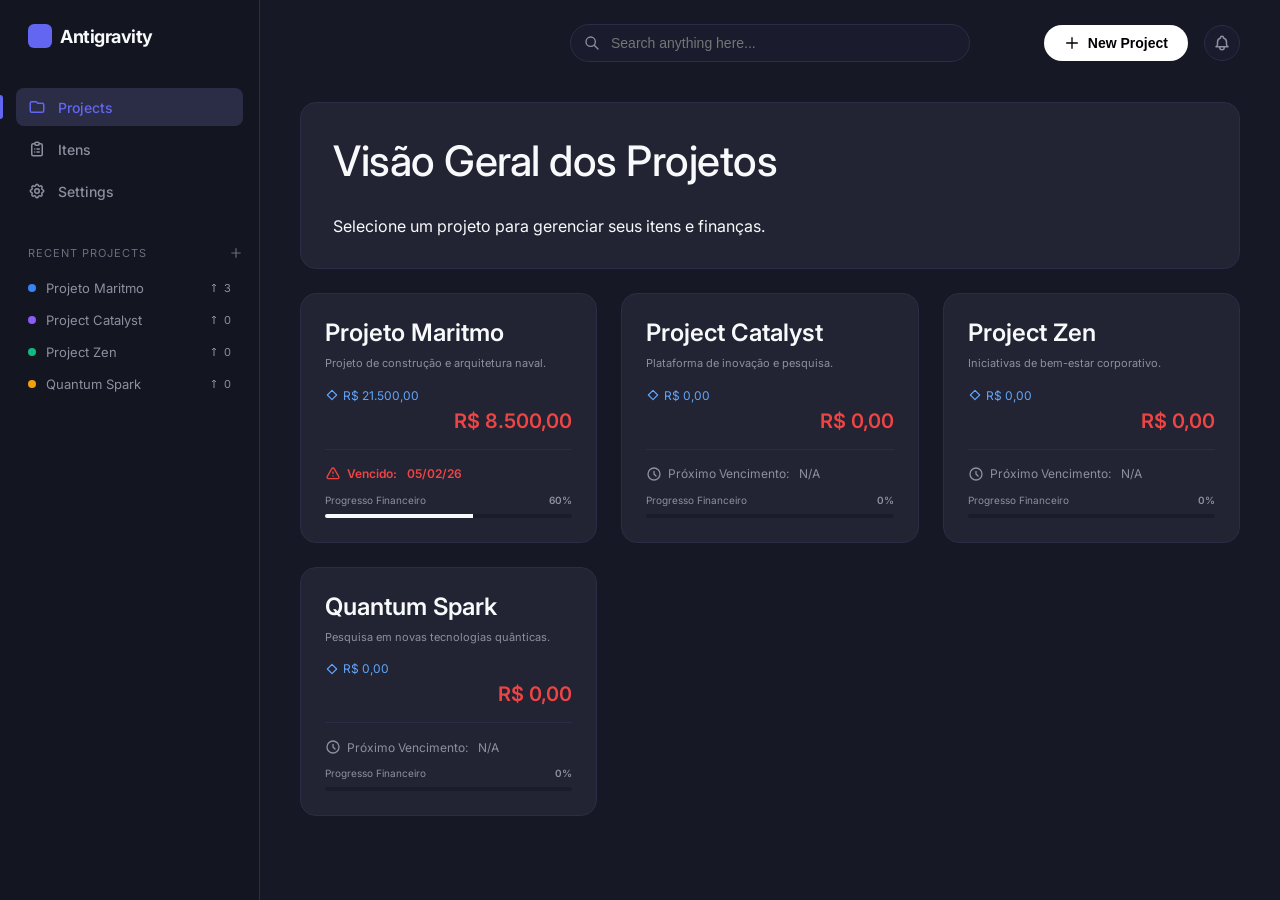
==== commit 39ec51c7: "Terminei de resolver a palhaçada que tava a sidebar" ====
--- a/index.html
+++ b/index.html
@@ -19,21 +19,13 @@
         </div>
 
         <ul class="menu-list">
-            <li class="menu-item">
-                <svg class="menu-icon" viewBox="0 0 24 24"><path d="M21 21l-6-6m2-5a7 7 0 11-14 0 7 7 0 0114 0z"></path></svg>
-                Search
-            </li>
             <a href="index.html" class="menu-item active">
-                <svg class="menu-icon" viewBox="0 0 24 24"><path d="M4 6h16M4 10h16M4 14h16M4 18h16"></path></svg>
-                Dashboard
+                <svg class="menu-icon" viewBox="0 0 24 24"><path d="M3 7v10a2 2 0 002 2h14a2 2 0 002-2V9a2 2 0 00-2-2h-6l-2-2H5a2 2 0 00-2 2z"></path></svg>
+                Projects
             </a>
             <li class="menu-item">
-                <svg class="menu-icon" viewBox="0 0 24 24"><path d="M7 12l3-3 3 3 4-4M8 21l4-4 4 4M3 4h18M4 4h16v12a1 1 0 01-1 1H5a1 1 0 01-1-1V4z"></path></svg>
-                Reports
-            </li>
-            <li class="menu-item">
-                <svg class="menu-icon" viewBox="0 0 24 24"><path d="M3 7v10a2 2 0 002 2h14a2 2 0 002-2V9a2 2 0 00-2-2h-6l-2-2H5a2 2 0 00-2 2z"></path></svg>
-                Projects
+                <svg class="menu-icon" viewBox="0 0 24 24"><path d="M9 5H7a2 2 0 00-2 2v12a2 2 0 002 2h10a2 2 0 002-2V7a2 2 0 00-2-2h-2M9 5a2 2 0 002 2h2a2 2 0 002-2M9 5a2 2 0 012-2h2a2 2 0 012 2m-3 7h3m-3 4h3m-6-4h.01M9 16h.01"></path></svg>
+                Itens
             </li>
             <li class="menu-item">
                 <svg class="menu-icon" viewBox="0 0 24 24"><path d="M10.325 4.317c.426-1.756 2.924-1.756 3.35 0a1.724 1.724 0 002.573 1.066c1.543-.94 3.31.826 2.37 2.37a1.724 1.724 0 001.065 2.572c1.756.426 1.756 2.924 0 3.35a1.724 1.724 0 00-1.066 2.573c.94 1.543-.826 3.31-2.37 2.37a1.724 1.724 0 00-2.572 1.065c-.426 1.756-2.924 1.756-3.35 0a1.724 1.724 0 00-2.573-1.066c-1.543.94-3.31-.826-2.37-2.37a1.724 1.724 0 00-1.065-2.572c-1.756-.426-1.756-2.924 0-3.35a1.724 1.724 0 001.066-2.573c-.94-1.543.826-3.31 2.37-2.37.996.608 2.296.07 2.572-1.065z"></path><path d="M15 12a3 3 0 11-6 0 3 3 0 016 0z"></path></svg>
@@ -50,10 +42,6 @@
             <!-- Rendered by JS -->
         </ul>
 
-        <div class="menu-item" style="margin-top: auto; margin-bottom: 0;">
-            <svg class="menu-icon" viewBox="0 0 24 24"><path d="M8.228 9c.549-1.165 2.03-2 3.772-2 2.21 0 4 1.343 4 3 0 1.4-1.278 2.575-3.006 2.907-.542.104-.994.54-.994 1.093m0 3h.01M21 12a9 9 0 11-18 0 9 9 0 0118 0z"></path></svg>
-            Help
-        </div>
     </aside>
 
     <!-- Main -->
--- a/css/style.css
+++ b/css/style.css
@@ -10,7 +10,7 @@
             --text-muted: #6b6d80;
             --accent-blue: #4f46e5;
             --border-color: #2a2d45;
-            
+
             --tag-parcial-bg: rgba(37, 99, 235, 0.2);
             --tag-parcial-text: #60a5fa;
             --tag-pendente-bg: rgba(220, 38, 38, 0.2);
@@ -126,7 +126,7 @@
             font-size: 13px;
             transition: all 0.2s;
         }
-        
+
         .project-item:hover {
             background-color: var(--bg-hover);
             color: var(--text-primary);
@@ -198,6 +198,332 @@
             gap: 16px;
         }
 
+        /* Compound Search + Filters */
+        .search-filter-wrapper {
+            position: relative;
+            flex: 1;
+            max-width: 500px;
+        }
+
+        .search-compound {
+            display: flex;
+            align-items: center;
+            background-color: var(--bg-input);
+            border: 1px solid var(--border-color);
+            border-radius: 20px;
+            padding: 4px 8px 4px 36px;
+            position: relative;
+            transition: border-color 0.2s;
+            min-height: 40px;
+        }
+
+        .search-compound:focus-within {
+            border-color: #6366f1;
+        }
+
+        .search-icon-compound {
+            position: absolute;
+            left: 12px;
+            top: 50%;
+            transform: translateY(-50%);
+            width: 16px;
+            height: 16px;
+            color: var(--text-secondary);
+            pointer-events: none;
+        }
+
+        .search-chips-area {
+            display: flex;
+            flex-wrap: wrap;
+            align-items: center;
+            gap: 6px;
+            flex: 1;
+            min-width: 0;
+        }
+
+        .search-input-inline {
+            flex: 1;
+            min-width: 100px;
+            background: transparent;
+            border: none;
+            color: var(--text-primary);
+            font-size: 13px;
+            outline: none;
+            padding: 6px 4px;
+            font-family: var(--font-family);
+        }
+
+        .search-input-inline::placeholder {
+            color: var(--text-muted);
+        }
+
+        /* Filter Chips */
+        .filter-chip {
+            display: inline-flex;
+            align-items: center;
+            gap: 4px;
+            padding: 3px 8px 3px 10px;
+            border-radius: 10px;
+            font-size: 11px;
+            font-weight: 600;
+            white-space: nowrap;
+            cursor: pointer;
+            animation: chipIn 0.2s ease;
+            transition: opacity 0.15s, transform 0.15s;
+            border: 1px solid transparent;
+        }
+
+        .filter-chip:hover {
+            opacity: 0.8;
+            transform: scale(0.96);
+        }
+
+        .filter-chip .chip-x {
+            width: 12px;
+            height: 12px;
+            opacity: 0.7;
+            transition: opacity 0.15s;
+        }
+
+        .filter-chip:hover .chip-x {
+            opacity: 1;
+        }
+
+        /* Chip color variants */
+        .filter-chip[data-type="badge"] {
+            background: linear-gradient(90deg, rgba(249,115,22,0.25), rgba(234,179,8,0.25));
+            color: #fbbf24;
+        }
+        .filter-chip[data-type="status"] {
+            background: rgba(96,165,250,0.15);
+            color: #60a5fa;
+            border-color: rgba(96,165,250,0.3);
+        }
+        .filter-chip[data-type="paymentMethod"] {
+            background: rgba(139,92,246,0.15);
+            color: #a78bfa;
+            border-color: rgba(139,92,246,0.3);
+        }
+        .filter-chip[data-type="atrasado"] {
+            background: rgba(239,68,68,0.15);
+            color: #f87171;
+            border-color: rgba(239,68,68,0.3);
+        }
+
+        @keyframes chipIn {
+            from { opacity: 0; transform: scale(0.8); }
+            to { opacity: 1; transform: scale(1); }
+        }
+
+        /* Filter Toggle Button */
+        .filter-toggle-btn {
+            background: transparent;
+            border: none;
+            color: var(--text-secondary);
+            cursor: pointer;
+            padding: 6px;
+            border-radius: 8px;
+            display: flex;
+            align-items: center;
+            justify-content: center;
+            transition: color 0.2s, background-color 0.2s;
+            flex-shrink: 0;
+        }
+
+        .filter-toggle-btn:hover {
+            color: var(--text-primary);
+            background-color: var(--bg-hover);
+        }
+
+        .filter-toggle-btn.active {
+            color: #6366f1;
+        }
+
+        /* Filter Dropdown */
+        .filter-dropdown {
+            position: absolute;
+            top: calc(100% + 8px);
+            left: 0;
+            right: 0;
+            background-color: var(--bg-card);
+            border: 1px solid var(--border-color);
+            border-radius: 12px;
+            padding: 16px;
+            display: none;
+            grid-template-columns: repeat(4, 1fr);
+            gap: 16px;
+            z-index: 100;
+            box-shadow: 0 8px 32px rgba(0, 0, 0, 0.4);
+            animation: dropdownIn 0.2s ease;
+        }
+
+        .filter-dropdown.active {
+            display: grid;
+        }
+
+        @keyframes dropdownIn {
+            from { opacity: 0; transform: translateY(-8px); }
+            to { opacity: 1; transform: translateY(0); }
+        }
+
+        .filter-column {
+            display: flex;
+            flex-direction: column;
+            gap: 4px;
+        }
+
+        .filter-column-title {
+            font-size: 10px;
+            text-transform: uppercase;
+            letter-spacing: 1px;
+            color: var(--text-muted);
+            margin-bottom: 6px;
+            font-weight: 600;
+        }
+
+        .filter-option {
+            background: transparent;
+            border: 1px solid transparent;
+            color: var(--text-secondary);
+            padding: 6px 10px;
+            border-radius: 8px;
+            font-size: 12px;
+            cursor: pointer;
+            text-align: left;
+            transition: all 0.15s;
+            font-family: var(--font-family);
+        }
+
+        .filter-option:hover {
+            background-color: var(--bg-hover);
+            color: var(--text-primary);
+        }
+
+        .filter-option.selected {
+            background-color: rgba(99, 102, 241, 0.15);
+            color: #818cf8;
+            border-color: rgba(99, 102, 241, 0.3);
+        }
+
+        /* Autocomplete Dropdown */
+        .autocomplete-dropdown {
+            position: absolute;
+            top: calc(100% + 4px);
+            left: 0;
+            right: 0;
+            background-color: var(--bg-card);
+            border: 1px solid var(--border-color);
+            border-radius: 12px;
+            padding: 8px 0;
+            display: none;
+            flex-direction: column;
+            z-index: 110;
+            box-shadow: 0 8px 32px rgba(0, 0, 0, 0.4);
+            max-height: 280px;
+            overflow-y: auto;
+            animation: dropdownIn 0.15s ease;
+        }
+
+        .autocomplete-dropdown.active {
+            display: flex;
+        }
+
+        .autocomplete-category-label {
+            font-size: 9px;
+            text-transform: uppercase;
+            letter-spacing: 1px;
+            color: var(--text-muted);
+            padding: 8px 14px 4px;
+            font-weight: 600;
+        }
+
+        .autocomplete-item {
+            display: flex;
+            align-items: center;
+            gap: 8px;
+            padding: 7px 14px;
+            cursor: pointer;
+            font-size: 13px;
+            color: var(--text-secondary);
+            transition: background-color 0.1s, color 0.1s;
+        }
+
+        .autocomplete-item:hover,
+        .autocomplete-item.highlighted {
+            background-color: var(--bg-hover);
+            color: var(--text-primary);
+        }
+
+        .autocomplete-item .ac-chip-preview {
+            display: inline-flex;
+            align-items: center;
+            gap: 4px;
+            padding: 2px 8px;
+            border-radius: 8px;
+            font-size: 10px;
+            font-weight: 600;
+            white-space: nowrap;
+        }
+
+        .autocomplete-item .ac-chip-preview[data-type="badge"] {
+            background: linear-gradient(90deg, rgba(249,115,22,0.25), rgba(234,179,8,0.25));
+            color: #fbbf24;
+        }
+        .autocomplete-item .ac-chip-preview[data-type="status"] {
+            background: rgba(96,165,250,0.15);
+            color: #60a5fa;
+        }
+        .autocomplete-item .ac-chip-preview[data-type="paymentMethod"] {
+            background: rgba(139,92,246,0.15);
+            color: #a78bfa;
+        }
+        .autocomplete-item .ac-chip-preview[data-type="atrasado"] {
+            background: rgba(239,68,68,0.15);
+            color: #f87171;
+        }
+
+        .autocomplete-item .ac-label {
+            color: var(--text-muted);
+            font-size: 11px;
+            margin-left: auto;
+        }
+
+        /* Header Stats Panel */
+        .header-stats-panel {
+            display: flex;
+            align-items: center;
+            gap: 24px;
+            flex-shrink: 0;
+            padding-top: 4px;
+        }
+
+        .header-stat {
+            display: flex;
+            flex-direction: column;
+            align-items: flex-end;
+            gap: 4px;
+        }
+
+        .header-stat-label {
+            font-size: 11px;
+            color: var(--text-muted);
+            display: flex;
+            align-items: center;
+            gap: 4px;
+        }
+
+        .header-stat-value {
+            font-size: 20px;
+            font-weight: 600;
+            letter-spacing: -0.5px;
+        }
+
+        .header-stat-divider {
+            width: 1px;
+            height: 40px;
+            background-color: var(--border-color);
+        }
+
         .btn-new-item {
             background-color: #ffffff;
             color: #000000;
@@ -295,7 +621,8 @@
             display: flex;
             gap: 10px;
             transition: transform 0.3s cubic-bezier(0.175, 0.885, 0.32, 1.275), opacity 0.3s;
-            transform: translateY(15px); /* Hidden behind card */
+            transform: translateY(15px);
+            /* Hidden behind card */
             opacity: 0;
             pointer-events: none;
         }
@@ -316,7 +643,7 @@
             justify-content: center;
             cursor: pointer;
             color: white;
-            box-shadow: 0 4px 8px rgba(0,0,0,0.3);
+            box-shadow: 0 4px 8px rgba(0, 0, 0, 0.3);
             transition: transform 0.2s, background-color 0.2s;
         }
 
@@ -324,8 +651,13 @@
             transform: scale(1.1);
         }
 
-        .action-btn-circle.edit-btn { background-color: #4f46e5; }
-        .action-btn-circle.delete-btn { background-color: #ef4444; }
+        .action-btn-circle.edit-btn {
+            background-color: #4f46e5;
+        }
+
+        .action-btn-circle.delete-btn {
+            background-color: #ef4444;
+        }
 
         .card {
             position: relative;
@@ -343,7 +675,7 @@
 
         .card:hover {
             transform: translateY(-4px);
-            box-shadow: 0 8px 24px rgba(0,0,0,0.2);
+            box-shadow: 0 8px 24px rgba(0, 0, 0, 0.2);
             border-color: #3f425e;
         }
 
@@ -406,7 +738,7 @@
             border-radius: 2px;
             overflow: hidden;
         }
-        
+
         .card-progress-fill {
             height: 100%;
             background-color: var(--text-primary);
@@ -444,11 +776,49 @@
             color: var(--text-secondary);
         }
 
+        /* Dashboard specific card styles */
+        .card-title-text {
+            font-size: 24px;
+            font-weight: 600;
+            margin-bottom: 8px;
+            color: var(--text-primary);
+            white-space: nowrap;
+            overflow: hidden;
+            text-overflow: ellipsis;
+        }
+
+        .card-desc-text {
+            font-size: 11px;
+            color: var(--text-secondary);
+            margin-bottom: 16px;
+            line-height: 1.5;
+            flex-grow: 1;
+            display: -webkit-box;
+            -webkit-line-clamp: 2;
+            -webkit-box-orient: vertical;
+            overflow: hidden;
+        }
+
+        .card-progress-section {
+            margin-top: auto;
+        }
+
+        .card-progress-header {
+            display: flex;
+            justify-content: space-between;
+            font-size: 10px;
+            color: var(--text-secondary);
+            margin-bottom: 8px;
+        }
+
         /* Modals */
         .modal-overlay {
             position: fixed;
-            top: 0; left: 0; right: 0; bottom: 0;
-            background-color: rgba(0,0,0,0.6);
+            top: 0;
+            left: 0;
+            right: 0;
+            bottom: 0;
+            background-color: rgba(0, 0, 0, 0.6);
             backdrop-filter: blur(4px);
             display: flex;
             align-items: center;
@@ -458,12 +828,12 @@
             transition: opacity 0.2s;
             z-index: 1000;
         }
-        
+
         .modal-overlay.active {
             opacity: 1;
             pointer-events: all;
         }
-        
+
         .modal-content {
             background-color: var(--bg-card);
             border: 1px solid var(--border-color);
@@ -474,27 +844,27 @@
             transform: translateY(20px);
             transition: transform 0.2s;
         }
-        
+
         .modal-overlay.active .modal-content {
             transform: translateY(0);
         }
-        
+
         .modal-title {
             font-size: 20px;
             margin-bottom: 24px;
         }
-        
+
         .form-group {
             margin-bottom: 16px;
         }
-        
+
         .form-group label {
             display: block;
             font-size: 13px;
             color: var(--text-secondary);
             margin-bottom: 8px;
         }
-        
+
         .form-input {
             width: 100%;
             background-color: var(--bg-input);
@@ -505,7 +875,7 @@
             font-size: 14px;
             outline: none;
         }
-        
+
         .form-input:focus {
             border-color: #6366f1;
         }
@@ -514,14 +884,14 @@
             resize: vertical;
             min-height: 80px;
         }
-        
+
         .modal-actions {
             display: flex;
             justify-content: flex-end;
             gap: 12px;
             margin-top: 32px;
         }
-        
+
         .btn-secondary {
             background-color: transparent;
             color: var(--text-primary);
@@ -531,7 +901,7 @@
             cursor: pointer;
             font-weight: 500;
         }
-        
+
         .btn-primary {
             background-color: #6366f1;
             color: #ffffff;
@@ -541,7 +911,7 @@
             cursor: pointer;
             font-weight: 500;
         }
-        
+
         .empty-state {
             grid-column: span 3;
             text-align: center;
@@ -551,7 +921,7 @@
             border-radius: 16px;
             border: 1px dashed var(--border-color);
         }
-        
+
         /* View Modal specific */
         .obs-content {
             background-color: var(--bg-input);
@@ -562,4 +932,4 @@
             line-height: 1.5;
             min-height: 80px;
             border: 1px solid var(--border-color);
-        }
+        }
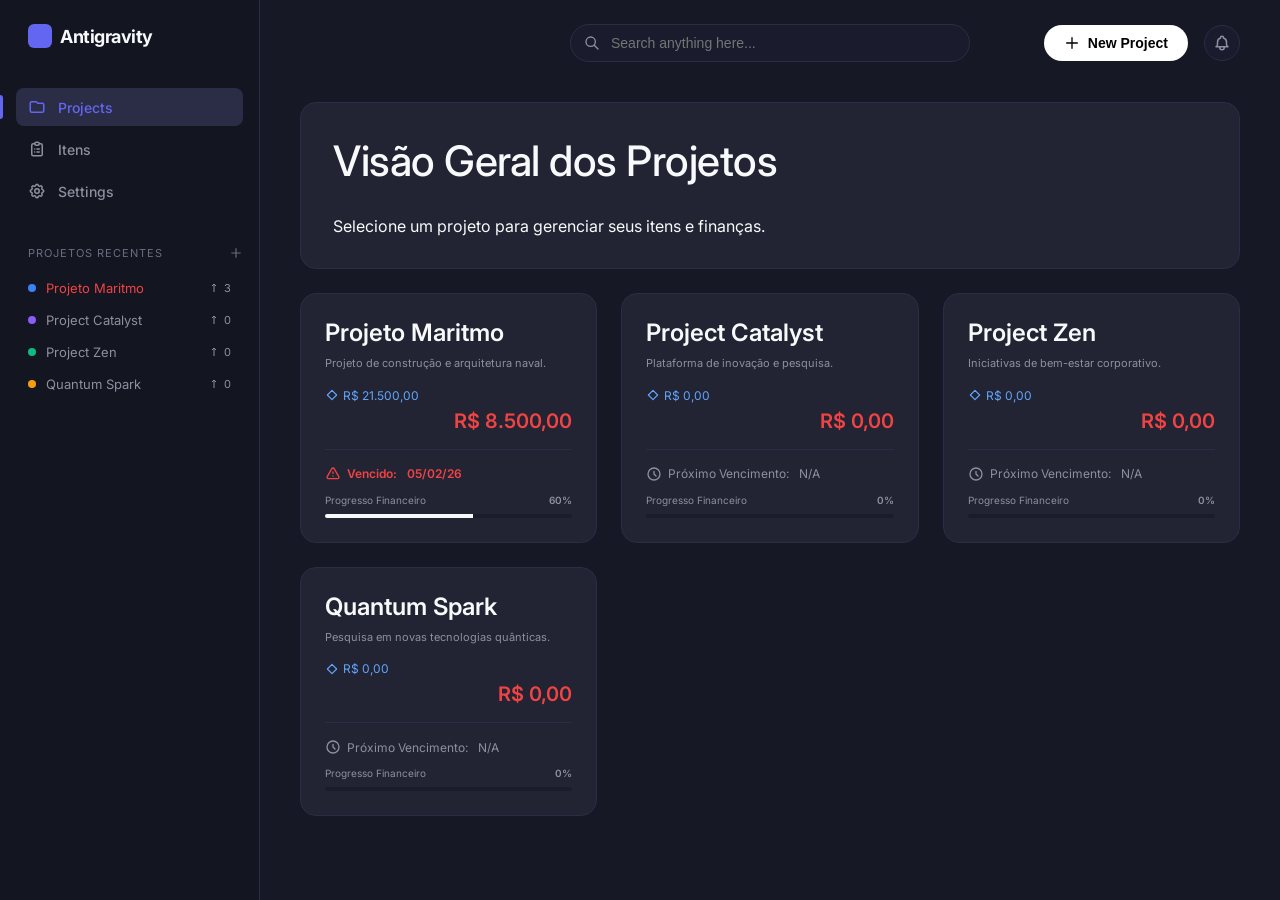
==== commit 9e0f42aa: "logica da sidebar COMPLETA" ====
--- a/index.html
+++ b/index.html
@@ -34,7 +34,7 @@
         </ul>
 
         <div class="section-title">
-            RECENT PROJECTS
+            PROJETOS RECENTES
             <svg style="width: 14px; height: 14px; cursor: pointer; stroke: currentColor; stroke-width: 2; fill: none;" viewBox="0 0 24 24"><path d="M12 4v16m8-8H4"></path></svg>
         </div>
         
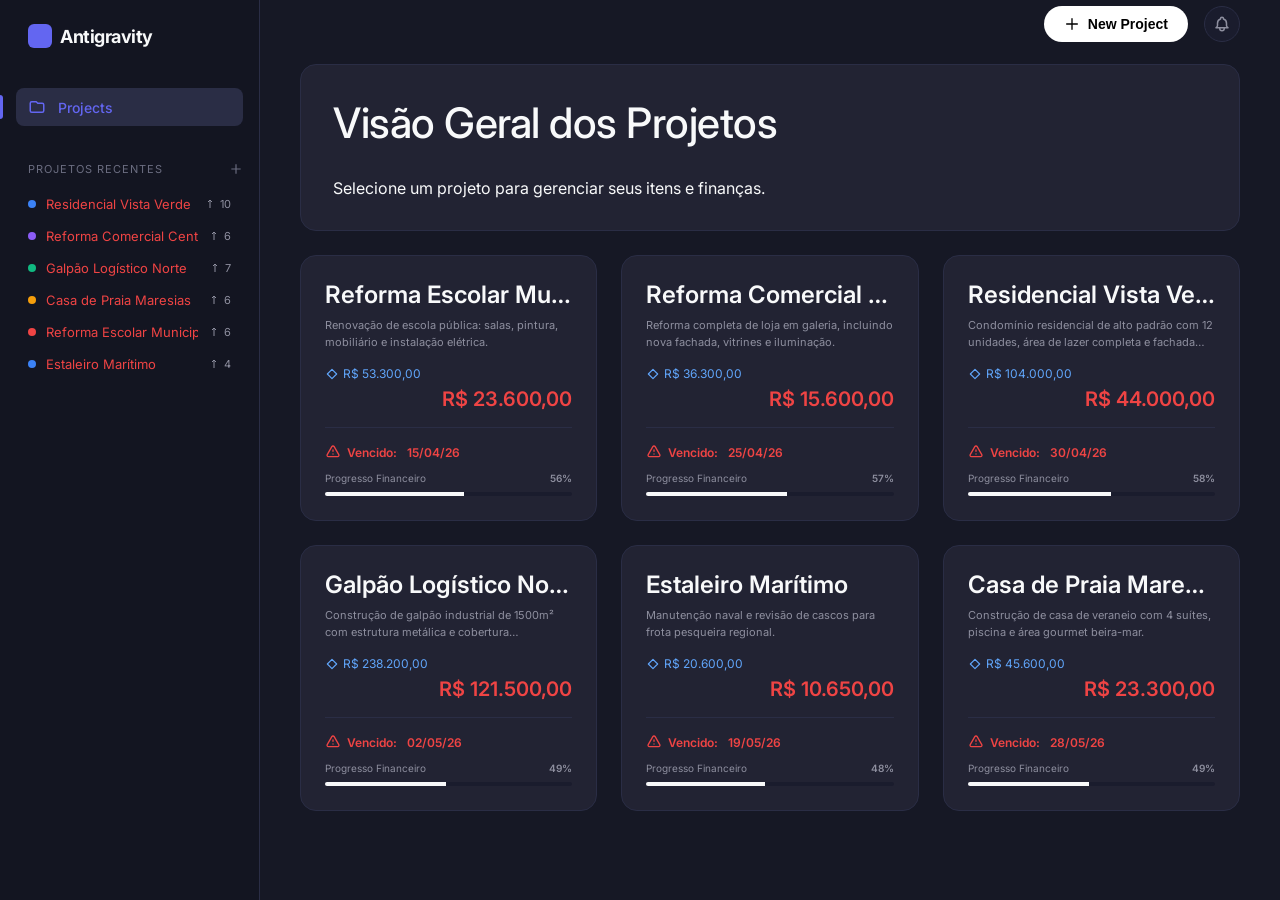
==== commit ffeb15d9: "uwu" ====
--- a/index.html
+++ b/index.html
@@ -23,19 +23,11 @@
                 <svg class="menu-icon" viewBox="0 0 24 24"><path d="M3 7v10a2 2 0 002 2h14a2 2 0 002-2V9a2 2 0 00-2-2h-6l-2-2H5a2 2 0 00-2 2z"></path></svg>
                 Projects
             </a>
-            <li class="menu-item">
-                <svg class="menu-icon" viewBox="0 0 24 24"><path d="M9 5H7a2 2 0 00-2 2v12a2 2 0 002 2h10a2 2 0 002-2V7a2 2 0 00-2-2h-2M9 5a2 2 0 002 2h2a2 2 0 002-2M9 5a2 2 0 012-2h2a2 2 0 012 2m-3 7h3m-3 4h3m-6-4h.01M9 16h.01"></path></svg>
-                Itens
-            </li>
-            <li class="menu-item">
-                <svg class="menu-icon" viewBox="0 0 24 24"><path d="M10.325 4.317c.426-1.756 2.924-1.756 3.35 0a1.724 1.724 0 002.573 1.066c1.543-.94 3.31.826 2.37 2.37a1.724 1.724 0 001.065 2.572c1.756.426 1.756 2.924 0 3.35a1.724 1.724 0 00-1.066 2.573c.94 1.543-.826 3.31-2.37 2.37a1.724 1.724 0 00-2.572 1.065c-.426 1.756-2.924 1.756-3.35 0a1.724 1.724 0 00-2.573-1.066c-1.543.94-3.31-.826-2.37-2.37a1.724 1.724 0 00-1.065-2.572c-1.756-.426-1.756-2.924 0-3.35a1.724 1.724 0 001.066-2.573c-.94-1.543.826-3.31 2.37-2.37.996.608 2.296.07 2.572-1.065z"></path><path d="M15 12a3 3 0 11-6 0 3 3 0 016 0z"></path></svg>
-                Settings
-            </li>
         </ul>
 
         <div class="section-title">
             PROJETOS RECENTES
-            <svg style="width: 14px; height: 14px; cursor: pointer; stroke: currentColor; stroke-width: 2; fill: none;" viewBox="0 0 24 24"><path d="M12 4v16m8-8H4"></path></svg>
+            <svg onclick="openModal()" style="width: 14px; height: 14px; cursor: pointer; stroke: currentColor; stroke-width: 2; fill: none;" viewBox="0 0 24 24"><path d="M12 4v16m8-8H4"></path></svg>
         </div>
         
         <ul class="project-list" id="sidebarProjectList">
@@ -48,12 +40,7 @@
     <main class="main-content">
         <!-- Top bar -->
         <header class="top-bar">
-            <div class="search-container">
-                <svg class="search-icon" fill="none" stroke="currentColor" viewBox="0 0 24 24"><path stroke-linecap="round" stroke-linejoin="round" stroke-width="2" d="M21 21l-6-6m2-5a7 7 0 11-14 0 7 7 0 0114 0z"></path></svg>
-                <input type="text" class="search-input" placeholder="Search anything here...">
-            </div>
-            
-            <div class="top-actions">
+            <div class="top-actions" style="margin-left: auto;">
                 <button class="btn-new-item" onclick="openModal()">
                     <svg style="width: 16px; height: 16px;" fill="none" stroke="currentColor" viewBox="0 0 24 24"><path stroke-linecap="round" stroke-linejoin="round" stroke-width="2" d="M12 4v16m8-8H4"></path></svg>
                     New Project
@@ -99,6 +86,7 @@
         </div>
     </div>
 
+    <script src="js/currency.js"></script>
     <script src="js/index.js"></script>
 </body>
 </html>
--- a/css/style.css
+++ b/css/style.css
@@ -492,9 +492,10 @@
         .header-stats-panel {
             display: flex;
             align-items: center;
-            gap: 24px;
-            flex-shrink: 0;
+            gap: clamp(10px, 2.2vw, 24px);
             padding-top: 4px;
+            min-width: 0;
+            flex-shrink: 1;
         }
 
         .header-stat {
@@ -502,26 +503,100 @@
             flex-direction: column;
             align-items: flex-end;
             gap: 4px;
+            min-width: 0;
         }
 
         .header-stat-label {
-            font-size: 11px;
+            font-size: clamp(9px, 0.9vw, 11px);
             color: var(--text-muted);
             display: flex;
             align-items: center;
             gap: 4px;
+            white-space: nowrap;
         }
 
         .header-stat-value {
-            font-size: 20px;
+            font-size: clamp(13px, 1.6vw, 20px);
             font-weight: 600;
             letter-spacing: -0.5px;
+            white-space: nowrap;
         }
 
         .header-stat-divider {
             width: 1px;
-            height: 40px;
+            height: clamp(28px, 3vw, 40px);
             background-color: var(--border-color);
+            flex-shrink: 0;
+        }
+
+        @media (max-width: 900px) {
+            .header-stat-label svg {
+                width: 11px;
+                height: 11px;
+            }
+        }
+
+        @media (max-width: 720px) {
+            .header-stats-panel {
+                gap: 8px;
+            }
+            .header-stat-divider {
+                display: none;
+            }
+        }
+
+        /* Header Stat Dropdown */
+        .header-stat {
+            position: relative;
+        }
+
+        .header-stat-dropdown {
+            position: absolute;
+            top: 100%;
+            right: 0;
+            background-color: var(--bg-card);
+            border: 1px solid var(--border-color);
+            border-radius: 12px;
+            padding: 8px 0;
+            display: none;
+            flex-direction: column;
+            z-index: 120;
+            box-shadow: 0 8px 32px rgba(0, 0, 0, 0.4);
+            min-width: 220px;
+            max-height: 300px;
+            overflow-y: auto;
+            margin-top: 8px;
+        }
+
+        .header-stat:hover .header-stat-dropdown {
+            display: flex;
+        }
+
+        .header-stat-dropdown-item {
+            padding: 8px 16px;
+            display: flex;
+            justify-content: space-between;
+            align-items: center;
+            gap: 12px;
+            cursor: pointer;
+            transition: background-color 0.2s;
+            font-size: 13px;
+        }
+
+        .header-stat-dropdown-item:hover {
+            background-color: var(--bg-hover);
+        }
+
+        .header-stat-dropdown-item .item-name {
+            color: var(--text-primary);
+            white-space: nowrap;
+            overflow: hidden;
+            text-overflow: ellipsis;
+        }
+
+        .header-stat-dropdown-item .item-value {
+            color: #60a5fa;
+            font-weight: 600;
         }
 
         .btn-new-item {
@@ -565,10 +640,13 @@
         }
 
         .project-title {
-            font-size: 42px;
+            font-size: clamp(24px, 3.6vw, 42px);
             font-weight: 500;
             margin-bottom: 30px;
             letter-spacing: -0.5px;
+            min-width: 0;
+            overflow: hidden;
+            text-overflow: ellipsis;
         }
 
         .global-progress {
@@ -596,6 +674,33 @@
             font-size: 13px;
             color: var(--text-secondary);
             font-weight: 600;
+            cursor: help;
+        }
+
+        .progress-bar-container {
+            cursor: help;
+        }
+
+        .progress-tooltip {
+            position: fixed;
+            pointer-events: none;
+            background-color: #161825;
+            color: var(--text-primary);
+            border: 1px solid var(--border-color);
+            border-radius: 6px;
+            padding: 6px 10px;
+            font-size: 12px;
+            font-weight: 500;
+            white-space: nowrap;
+            box-shadow: 0 4px 12px rgba(0, 0, 0, 0.4);
+            opacity: 0;
+            transform: translate(-50%, -130%);
+            transition: opacity 0.12s;
+            z-index: 1000;
+        }
+
+        .progress-tooltip.visible {
+            opacity: 1;
         }
 
         /* Cards Grid */
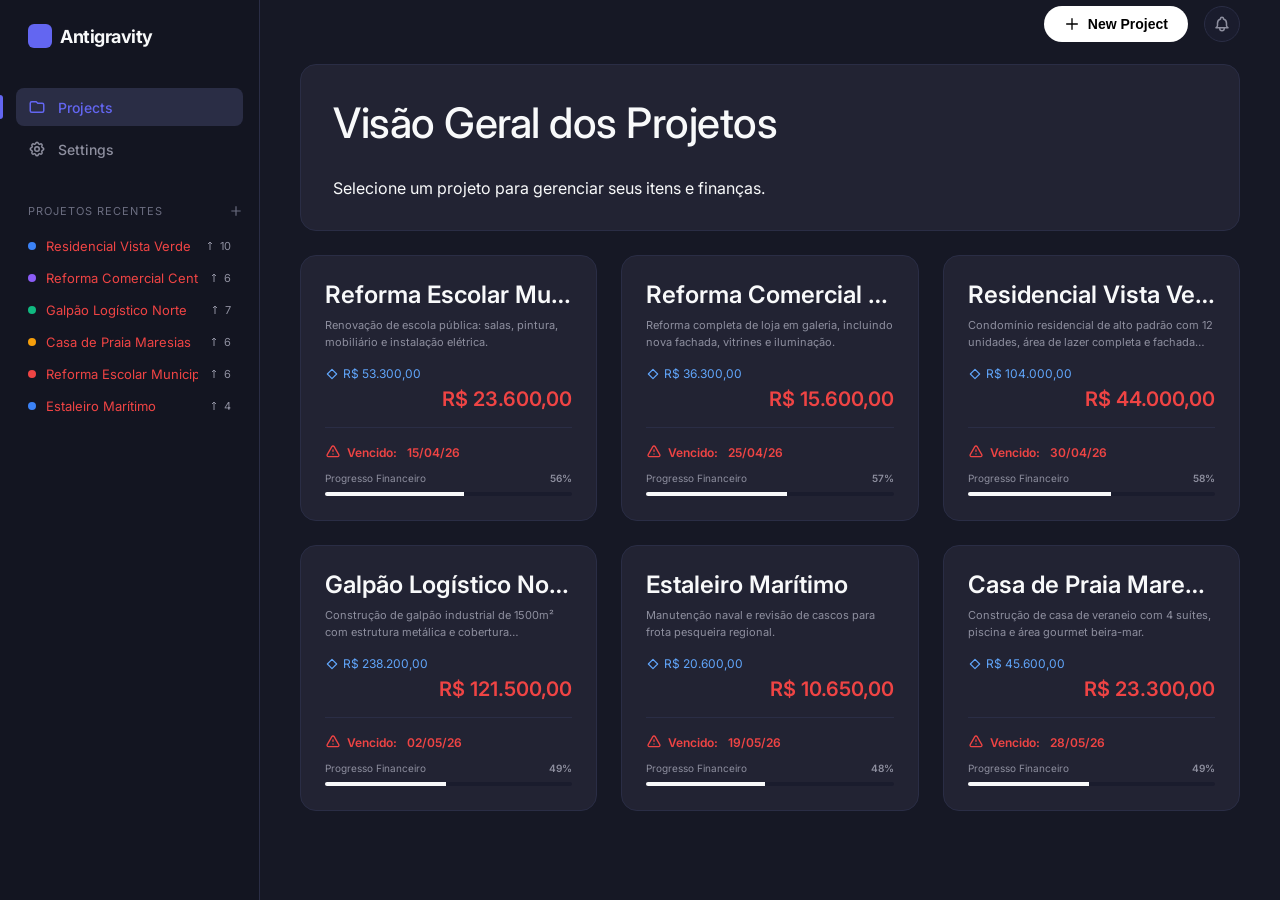
==== commit 1ba66517: "UFA" ====
--- a/index.html
+++ b/index.html
@@ -22,6 +22,10 @@
             <a href="index.html" class="menu-item active">
                 <svg class="menu-icon" viewBox="0 0 24 24"><path d="M3 7v10a2 2 0 002 2h14a2 2 0 002-2V9a2 2 0 00-2-2h-6l-2-2H5a2 2 0 00-2 2z"></path></svg>
                 Projects
+            </a>
+            <a href="settings.html" class="menu-item">
+                <svg class="menu-icon" viewBox="0 0 24 24"><path d="M10.325 4.317c.426-1.756 2.924-1.756 3.35 0a1.724 1.724 0 002.573 1.066c1.543-.94 3.31.826 2.37 2.37a1.724 1.724 0 001.065 2.572c1.756.426 1.756 2.924 0 3.35a1.724 1.724 0 00-1.066 2.573c.94 1.543-.826 3.31-2.37 2.37a1.724 1.724 0 00-2.572 1.065c-.426 1.756-2.924 1.756-3.35 0a1.724 1.724 0 00-2.573-1.066c-1.543.94-3.31-.826-2.37-2.37a1.724 1.724 0 00-1.065-2.572c-1.756-.426-1.756-2.924 0-3.35a1.724 1.724 0 001.066-2.573c-.94-1.543.826-3.31 2.37-2.37.996.608 2.296.07 2.572-1.065z"></path><path d="M15 12a3 3 0 11-6 0 3 3 0 016 0z"></path></svg>
+                Settings
             </a>
         </ul>
 
